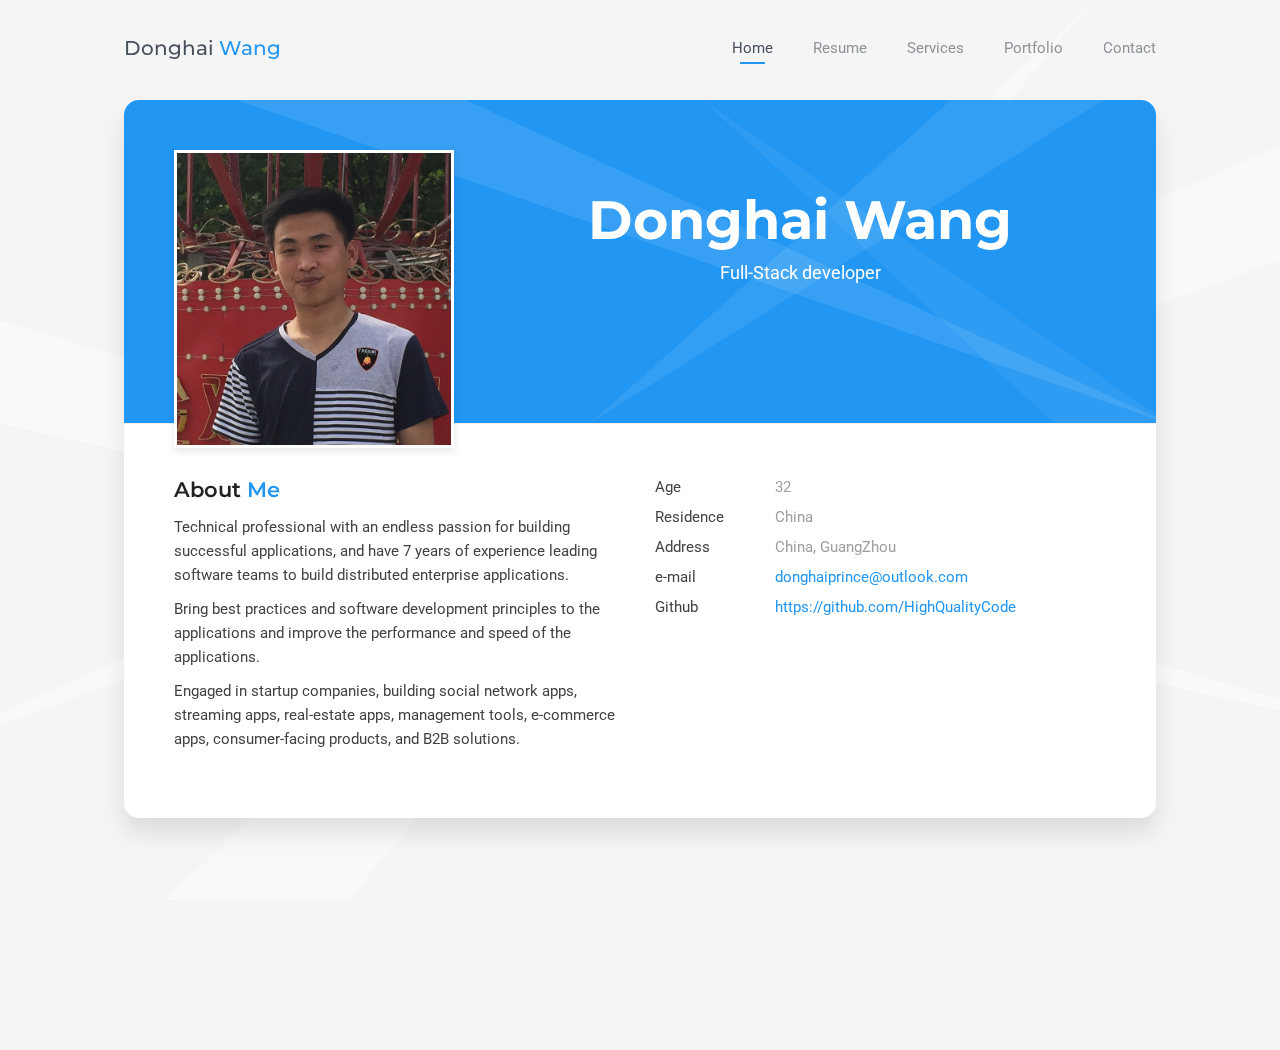
==== index.html @ 53cc87f6 "feat: wang profile" ====
<!DOCTYPE html>
<html lang="en" class="no-js">
  <head>
    <meta charset="UTF-8" />
    <meta http-equiv="X-UA-Compatible" content="IE=edge"> 
    <title>Donghai Wang</title>
    <meta name="viewport" content="width=device-width, initial-scale=1, maximum-scale=1" />

    <link rel="stylesheet" href="css/bootstrap.min.css" type="text/css">
    <link rel="stylesheet" href="css/normalize.css" type="text/css">
    <link rel="stylesheet" href="css/animate.css" type="text/css">
    <link rel="stylesheet" href="css/transition-animations.css" type="text/css">
    <link rel="stylesheet" href="css/owl.carousel.css" type="text/css">
    <link rel="stylesheet" href="css/magnific-popup.css" type="text/css">
    <link rel="stylesheet" href="css/main.css" type="text/css">

    <script src="js/jquery-2.1.3.min.js"></script>
    <script src="js/modernizr.custom.js"></script>

  </head>

  <body class="material-template">
    <!-- Loading animation -->
    <div class="preloader">
      <div class="preloader-animation">
        <div class="preloader-spinner">
        </div>
      </div>
    </div>
    <!-- /Loading animation -->

    <div id="page" class="page">
      <!-- Header -->
      <header id="site_header" class="header mobile-menu-hide">
        <div class="header-content">
          <div class="site-title-block mobile-hidden">
            <div class="site-title">Donghai <span>Wang</span></div>
          </div>

          <!-- Navigation -->
          <div class="site-nav">
            <!-- Main menu -->
            <ul id="nav" class="site-main-menu">
              <li>
                <a class="pt-trigger" href="#home" data-animation="62">Home</a><!-- href value = data-id without # of .pt-page. -->
              </li>
              <li>
                <a class="pt-trigger" href="#resume" data-animation="62">Resume</a>
              </li>
              <li>
                <a class="pt-trigger" href="#services" data-animation="62">Services</a>
              </li>
              <li>
                <a class="pt-trigger" href="#portfolio" data-animation="62">Portfolio</a>
              </li>
              <li>
                <a class="pt-trigger" href="#contact" data-animation="62">Contact</a>
              </li>
            </ul>
            <!-- /Main menu -->
          </div>
          <!-- Navigation -->
        </div>
      </header>
      <!-- /Header -->

      <!-- Mobile Header -->
      <div class="mobile-header mobile-visible">
        <div class="mobile-logo-container">
          <div class="mobile-site-title">Donghai Wang</div>
        </div>

        <a class="menu-toggle mobile-visible">
          <i class="fa fa-bars"></i>
        </a>
      </div>
      <!-- /Mobile Header -->

      <!-- Main Content -->
      <div id="main" class="site-main">
        <!-- Page changer wrapper -->
        <div class="pt-wrapper">
          <!-- Subpages -->
          <div class="subpages">

            <!-- Home Subpage -->
            <section class="pt-page" data-id="home">
              <div class="section-inner start-page-content">
                <div class="page-header">
                  <div class="row">
                    <div class="col-sm-4 col-md-4 col-lg-4">
                      <div class="photo">
                        <img src="images/photo.png" alt="">
                      </div>
                    </div>

                    <div class="col-sm-8 col-md-8 col-lg-8">
                      <div class="title-block">
                        <h1>Donghai Wang</h1>
                        <div class="owl-carousel text-rotation">                                    
                          <div class="item">
                            <div class="sp-subtitle">Full-Stack developer</div>
                          </div>
                          <div class="item">
                            <div class="sp-subtitle">PHP Developer</div>
                          </div>
                          <div class="item">
                            <div class="sp-subtitle">JavaScript Developer</div>
                          </div>                  
                        </div>
                      </div>

                    </div>
                  </div>
                </div>

                <div class="page-content">
                  <div class="row">

                    <div class="col-sm-6 col-md-6 col-lg-6">
                      <div class="about-me">
                        <div class="block-title">
                          <h3>About <span>Me</span></h3>
                        </div>

                        <p>
                          Technical professional with an endless passion for building successful applications, and have 7 years of experience leading software teams to build distributed enterprise applications.
                        </p>

                        <p>
                          Bring best practices and software development principles to the applications and improve the performance and speed of the applications.
                        </p>

                        <p>
                          Engaged in startup companies, building social network apps, streaming apps, real-estate apps, management tools, e-commerce apps, consumer-facing products, and B2B solutions.
                        </p>
                      </div>
                    </div>

                    <div class="col-sm-6 col-md-6 col-lg-6">
                      <ul class="info-list">
                        <li><span class="title">Age</span><span class="value">32</span></li>
                        <li><span class="title">Residence</span><span class="value">China</span></li>
                        <li><span class="title">Address</span><span class="value">China, GuangZhou</span></li>
                        <li><span class="title">e-mail</span><span class="value"><a href="mailto:donghaiprince@outlook.com">donghaiprince@outlook.com</a></span></li>
                        <li><span class="title">Github</span><span class="value available"><a href="https://github.com/HighQualityCode">https://github.com/HighQualityCode</a></span></li>
                      </ul>
                    </div>

                  </div>
                </div>
              </div>
            </section>
            <!-- End of Home Subpage -->

            <!-- Resume Subpage -->
            <section class="pt-page" data-id="resume">
              <div class="section-inner custom-page-content">
                <div class="page-header color-1">
                  <h2>Resume</h2>
                </div>
                <div class="page-content">

                  <div class="row">
                    <div class="col-sm-6 col-md-6 col-lg-6">
                      <div class="block">
                        <div class="block-title">
                          <h3>Frontend <span>Skills</span></h3>
                        </div>

                        <div class="skills-info">
                          <h4>Vue 3 / Quasar / Vuetify / Nuxt</h4>                               
                          <div class="skill-container">
                            <div class="skill-percentage skill-2"></div>
                          </div>

                          <h4>Angular 2/4/5</h4>                               
                          <div class="skill-container">
                            <div class="skill-percentage skill-3"></div>
                          </div>

                          <h4>React / React Native</h4>                               
                          <div class="skill-container">
                            <div class="skill-percentage skill-3"></div>
                          </div>

                          <h4>HTML/HTML5</h4>                               
                          <div class="skill-container">
                            <div class="skill-percentage skill-2"></div>
                          </div>

                          <h4>CSS/LESS/SCSS</h4>
                          <div class="skill-container">
                            <div class="skill-percentage skill-2"></div>
                          </div>

                          <h4>Bootstrap/KendoUI</h4>
                          <div class="skill-container">
                            <div class="skill-percentage skill-3"></div>
                          </div> 

                          <h4>JQuery/JavaScript</h4>
                          <div class="skill-container">
                            <div class="skill-percentage skill-3"></div>
                          </div> 
                        </div>

                      </div>
                    </div>

                    <div class="col-sm-6 col-md-6 col-lg-6">
                      <div class="block">
                        <div class="block-title">
                          <h3>Backend <span>Skills</span></h3>
                        </div>

                        <div class="skills-info">

                          <h4>Node/Express</h4>
                          <div class="skill-container">
                            <div class="skill-percentage skill-2"></div>
                          </div> 

                          <h4>Laravel</h4>                               
                          <div class="skill-container">
                            <div class="skill-percentage skill-6"></div>
                          </div>

                          <h4>Lumen</h4>
                          <div class="skill-container">
                            <div class="skill-percentage skill-6"></div>
                          </div> 

                          <h4>CodeIgniter</h4>
                          <div class="skill-container">
                            <div class="skill-percentage skill-3"></div>
                          </div>

                          <h4>AWS/DigitalOcean/Heroku</h4>
                          <div class="skill-container">
                            <div class="skill-percentage skill-2"></div>
                          </div> 

                          <h4>MySQL, PostgreSQL, MSSQL | MongoDB, CouchDB</h4>
                          <div class="skill-container">
                            <div class="skill-percentage skill-3"></div>
                          </div> 

                          <h4>CMS and E-commerce Application Skills (WordPress, Shopify, Woocommerce, OSCommerce)</h4>
                          <div class="skill-container">
                            <div class="skill-percentage skill-2"></div>
                          </div>
                        </div>
                        
                      </div>
                    </div>
                  </div>

                  <div class="row">
                    <div class="col-sm-6 col-md-6 col-lg-6">
                      <div class="block">
                        <div class="block-title">
                          <h3>Education</h3>
                        </div>

                        <div class="timeline">
                          <!-- Education 1 -->
                          <div class="timeline-item">
                            <h4 class="item-title">Beijing University of Technology</h4>
                            <span class="item-period">2008-2012</span>
                            <span class="item-small">Bachelor of Applied Science (B.A.Sc)
                          </div>
                          <!-- / Education 1 -->

                          <!-- Education 1 -->
                          <div class="timeline-item">
                            <h4 class="item-title">The University of Nottingham Ningbo</h4>
                            <span class="item-period">2012-2014</span>
                            <span class="item-small">Master of Computer Applications
                          </div>
                          <!-- / Education 1 -->

                        </div>
                      </div>
                    </div>

                    <div class="col-sm-6 col-md-6 col-lg-6">
                      <div class="block">
                        <div class="block-title">
                          <h3>Experience</h3>
                        </div>

                        <div class="timeline">
                          <!-- Experience 3 -->
                          <div class="timeline-item">
                            <h4 class="item-title">SAP China - Shenzen</h4>
                            <span class="item-period">2014-2016</span>
                            <span class="item-small">Full Stack Developer</span>
                            <p class="item-description">During this time, I worked as a Lead developer. I developed Frontend of a lot of web applications using Angular. I used to integrate 3rd-Party Services like FaceBook, Twitter, Linkedin and etc. </p>
                          </div>
                          <!-- / Experience 3 -->

                          <div class="timeline-item">
                            <h4 class="item-title">Freelance</h4>
                            <span class="item-period">2016-2018</span>
                            <span class="item-small">Full Stack Developer</span>
                            <p class="item-description">I started freelaning from 2016.
                            I used to work as a JavaScript and PHP developer in remote teams.</p>
                          </div>

                          <!-- Experience 4 -->
                          <div class="timeline-item">
                            <h4 class="item-title">Jibla Finance Technology</h4>
                            <span class="item-period">2018-2021</span>
                            <span class="item-small">Senior Vue Developer</span>
                            <p class="item-description">I worked as a Vue front-end developer in this company. We built both web and mobile applications using Vue/Quasar. </p>
                          </div>
                          <!-- / Experience 4 -->

                          <!-- Experience 4 -->
                          <div class="timeline-item">
                            <h4 class="item-title">Brown LLC</h4>
                            <span class="item-period">2021-2023</span>
                            <span class="item-small">Senior Fullstack Developer</span>
                            <p class="item-description">I worked as a technical leader of the small front-end team. We released V3 and V4 of the main application.</p>
                          </div>
                          <!-- / Experience 4 -->
                        </div>
                      </div>
                    </div>
                  </div>

                </div>
              </div>
            </section>
            <!-- End of Resume Subpage -->


            <!-- Services Subpage -->
            <section class="pt-page" data-id="services">
              <div class="section-inner custom-page-content">
                <div class="page-header color-1">
                  <h2>Services</h2>
                </div>
                <div class="page-content">
                  <!-- My Services -->
                  <div class="row">
                    <div class="col-sm-12 col-md-12">
                      <div class="block-title">
                        <h3>My <span>Services</span></h3>
                      </div>
                    </div>

                    <div class="col-sm-6 col-md-4">
                      <div class="service-block"> 
                        <div class="service-info">
                          <!--<i class="service-icon fa fa-shopping-cart"></i>-->
                          <div class="service-image">
                            <img src="images/service/web_design_icon.png" alt="Responsive Design" class="mCS_img_loaded">
                          </div>
                          <h4>UI/UX Development</h4>
                          <p>I can build Pixel-Perfect web pages based on design files</p>
                        </div>
                      </div>
                    </div>

                    <div class="col-sm-6 col-md-4">
                      <div class="service-block"> 
                        <div class="service-info">
                          <div class="service-image">
                            <img src="images/service/web_design_icon.png" alt="Responsive Design" class="mCS_img_loaded">
                          </div>
                          <h4>API Intagration</h4>
                          <p>I am well versed in 3rd-Party API integration like Facebook, Google, Twitter and Linkedin API</p>
                        </div>
                      </div>
                    </div>

                    <div class="col-sm-6 col-md-4">
                      <div class="service-block"> 
                        <div class="service-info">
                          <div class="service-image">
                            <img src="images/service/creativity_icon.png" alt="Creativity" class="mCS_img_loaded">
                          </div>
                          <h4>Server Management</h4>
                          <p>I have rich experience in AWS, DigitalOcean, and Heroku</p>
                        </div>
                      </div>
                    </div>
                  </div>
                  <!-- End of My Services -->

                  <!-- Testimonials -->
                  <div class="row">
                    <div class="col-sm-12 col-md-12">
                      <div class="block-title">
                        <h3>Testimonials</h3>
                      </div>


                      <div class="testimonials owl-carousel block">
                        <!-- Testimonial 1 -->
                        <div class="testimonial-item">
                          <!-- Testimonial Author -->
                          <div class="testimonial-credits">
                            <!-- Picture -->
                            <div class="testimonial-picture">
                              <img src="images/testimonials/testimonial_photo_1.jpg" alt="">
                            </div>              
                            <!-- /Picture -->
                            <!-- Testimonial author information -->
                            <div class="testimonial-author-info">
                              <p class="testimonial-author">Eric Brown</p>
                            </div>
                          </div>
                          <!-- /Testimonial author information -->
                          <!-- Testimonial Content -->
                          <div class="testimonial-content">
                            <div class="testimonial-text">
                              <p>"Donghai completed the job in a very professional manner, before the deadline. I had a great experience working with him and would highly recommend him. He went above and beyound to complete the job, even when some unexpected problems arised with our hosting, he helped us with those too. If you are looking for a knowledgable and professional freelancer, Donghai is the best."</p>
                            </div>
                          </div>            
                          <!-- /Testimonial Content -->                
                        </div>
                        <!-- End of Testimonial 1 -->

                        <!-- Testimonial 2 -->
                        <div class="testimonial-item">
                          <!-- Testimonial Author -->
                          <div class="testimonial-credits">
                            <!-- Picture -->
                            <div class="testimonial-picture">
                              <img src="images/testimonials/testimonial_photo_2.jpg" alt="">
                            </div>              
                            <!-- /Picture -->
                            <!-- Testimonial author information -->
                            <div class="testimonial-author-info">
                              <p class="testimonial-author">William Ray</p>
                            </div>
                          </div>
                          <!-- /Testimonial author information -->
                          <!-- Testimonial Content -->
                          <div class="testimonial-content">
                            <div class="testimonial-text">
                              <p>"Donghai delivered an excellent piece of work. 
                              As always, his insight into the different pieces of the overall architecture was invaluable for me. <br/>
                              Donghai created among other things an automated data validation engine, with internal cron processes to validate, monitor and fix wrong data, that also was able to serve reports for me to be able to look at data quality and data distribution over time. <br/>
                              He solved some challenging data match/merging issues with NLP algorithms, to merge same instances with different names/descriptions/attributes, and setup multithreaded data analysis with proportional load on parts of the dataset with less data. <br/>
                              Finally, he created functionalities to easily import/export single instances or the entire dataset from the API. <br/>
                              Overall, I am extremely satisfied with both the process and the end product."</p>
                            </div>
                          </div>            
                          <!-- /Testimonial Content -->                
                        </div>
                        <!-- End of Testimonial 2 -->

                        <!-- Testimonial 3 -->
                        <div class="testimonial-item">
                          <!-- Testimonial Author -->
                          <div class="testimonial-credits">
                            <!-- Picture -->
                            <div class="testimonial-picture">
                              <img src="images/testimonials/testimonial_photo_3.jpg" alt="">
                            </div>              
                            <!-- /Picture -->
                            <!-- Testimonial author information -->
                            <div class="testimonial-author-info">
                              <p class="testimonial-author">Gary Silva</p>
                            </div>
                          </div>
                          <!-- /Testimonial author information -->
                          <!-- Testimonial Content -->
                          <div class="testimonial-content">
                            <div class="testimonial-text">
                              <p>"Donghai showed excellent communication skills and consistently exceeded our expectations. On a personal level, he's charismatic and well-spoken, both qualities that have served him well while working with us as software developer. All care was taken to ensure we will be pleased and so the end result is fantastic! Donghai is very professional and did an excellent job, THANK YOU!"</p>
                            </div>
                          </div>            
                          <!-- /Testimonial Content -->                
                        </div>
                        <!-- End of Testimonial 3 -->

                         <!-- Testimonial 4 -->
                        <div class="testimonial-item">
                          <!-- Testimonial Author -->
                          <div class="testimonial-credits">
                            <!-- Picture -->
                            <div class="testimonial-picture">
                              <img src="images/testimonials/testimonial_photo_4.jpg" alt="">
                            </div>              
                            <!-- /Picture -->
                            <!-- Testimonial author information -->
                            <div class="testimonial-author-info">
                              <p class="testimonial-author">Nicole Burke</p>
                            </div>
                          </div>
                          <!-- /Testimonial author information -->
                          <!-- Testimonial Content -->
                          <div class="testimonial-content">
                            <div class="testimonial-text">
                              <p>"Donghai was a pleasure to work with. He was professional and started work right away. He did everything I wanted him to do, plus more. I was very impressed and would hands down want to work with him on my next project!"</p>
                            </div>
                          </div>            
                          <!-- /Testimonial Content -->                
                        </div>
                        <!-- End of Testimonial 4 -->

                        <!-- Testimonial 5 -->
                        <div class="testimonial-item">
                          <!-- Testimonial Author -->
                          <div class="testimonial-credits">
                            <!-- Picture -->
                            <div class="testimonial-picture">
                              <img src="images/testimonials/testimonial_photo_5.jpg" alt="">
                            </div>              
                            <!-- /Picture -->
                            <!-- Testimonial author information -->
                            <div class="testimonial-author-info">
                              <p class="testimonial-author">Adam Rios</p>
                            </div>
                          </div>
                          <!-- /Testimonial author information -->
                          <!-- Testimonial Content -->
                          <div class="testimonial-content">
                            <div class="testimonial-text">
                              <p>"Donghai did an amazing job. He did everything I originally wanted, plus even more modifications that were not originally included. He was able to get all the work done right on time, and was very easy to communicate with. I'd definitely recommend him to others, and look forward to using hime for future projects very soon"</p>
                            </div>
                          </div>            
                          <!-- /Testimonial Content -->                
                        </div>
                        <!-- End of Testimonial 5 -->

                      </div>
                    </div>
                  </div>
                  <!-- End of Tesimonials -->

                </div>
              </div>
            </section>
            <!-- End of Services Subpage -->


            <!-- Portfolio Subpage -->
            <section class="pt-page" data-id="portfolio">
              <div class="section-inner custom-page-content">
                <div class="page-header color-1">
                  <h2>Portfolio</h2>
                </div>
                <div class="page-content">

                  <!-- Portfolio Content -->
                  <div class="portfolio-content">

                    <!-- Portfolio Grid -->
                    <div id="portfolio_grid" class="portfolio-grid portfolio-masonry masonry-grid-3">

                      <!-- Portfolio Item 1 -->
                      <figure class="item" data-groups='["all","illustration"]'>
                        <a href="images/portfolio/1.jpg" class="lightbox" title="">
                          <img src="images/portfolio/1.jpg" alt="">
                          <div>
                            <h5 class="name">Frontend-Vue3</h5>
                            <small></small>
                            <i class="fa fa-image"></i>
                          </div>
                        </a>
                      </figure>
                      <!-- /Portfolio Item 1 -->

                      <!-- Portfolio Item 2 -->
                      <figure class="item" data-groups='["all","illustration"]'>
                        <a href="images/portfolio/2.jpg" class="lightbox" title="">
                          <img src="images/portfolio/2.jpg" alt="">
                          <div>
                            <h5 class="name">Frontend-React</h5>
                            <small>Backend Node/Express</small>
                            <i class="fa fa-image"></i>
                          </div>
                        </a>
                      </figure>
                      <!-- /Portfolio Item 2 -->

                      <!-- Portfolio Item 3 -->
                      <figure class="item" data-groups='["all","illustration"]'>
                        <a href="images/portfolio/3.jpg" class="lightbox" title="">
                          <img src="images/portfolio/3.jpg" alt="">
                          <div>
                            <h5 class="name">Frontend-Vue/Vuetify</h5>
                            <small>Backend Laravel</small>
                            <i class="fa fa-image"></i>
                          </div>
                        </a>
                      </figure>
                      <!-- /Portfolio Item 3 -->

                      <!-- Portfolio Item 4 -->
                     <figure class="item" data-groups='["all","illustration"]'>
                        <a href="images/portfolio/4.jpg" class="lightbox" title="">
                          <img src="images/portfolio/4.jpg" alt="">
                          <div>
                            <h5 class="name">Frontend-React</h5>
                            <small>Backend Ruby on Rails</small>
                            <i class="fa fa-image"></i>
                          </div>
                        </a>
                      </figure>
                      <!-- /Portfolio Item 4 -->

                      <!-- Portfolio Item 5 -->
                      <figure class="item" data-groups='["all","illustration"]'>
                        <a href="images/portfolio/5.jpg" class="lightbox" title="">
                          <img src="images/portfolio/5.jpg" alt="">
                          <div>
                            <h5 class="name">MERN Stack Project</h5>
                            <i class="fa fa-image"></i>
                          </div>
                        </a>
                      </figure>
                      <!-- /Portfolio Item 5 -->

                      <!-- Portfolio Item 6 -->
                     <figure class="item" data-groups='["all","illustration"]'>
                        <a href="images/portfolio/6.jpg" class="lightbox" title="">
                          <img src="images/portfolio/6.jpg" alt="">
                          <div>
                            <h5 class="name">Laravel Project</h5>
                            <i class="fa fa-image"></i>
                          </div>
                        </a>
                      </figure>
                      <!-- /Portfolio Item 6 -->

                      <!-- Portfolio Item 7 -->
                      <figure class="item" data-groups='["all","illustration"]'>
                        <a href="images/portfolio/7.jpg" class="lightbox" title="">
                          <img src="images/portfolio/7.jpg" alt="">
                          <div>
                            <h5 class="name">Angular4</h5>
                            <i class="fa fa-image"></i>
                          </div>
                        </a>
                      </figure>
                      <!-- /Portfolio Item 7 -->

                      <!-- Portfolio Item 8 -->
                      <figure class="item" data-groups='["all","illustration"]'>
                        <a href="images/portfolio/8.jpg" class="lightbox" title="">
                          <img src="images/portfolio/8.jpg" alt="">
                          <div>
                            <h5 class="name">CodeIgniter</h5>
                            <small>Illustration</small>
                            <i class="fa fa-image"></i>
                          </div>
                        </a>
                      </figure>
                      <!-- /Portfolio Item 8 -->

                      <!-- Portfolio Item 9 -->
                      <figure class="item" data-groups='["all","illustration"]'>
                        <a href="images/portfolio/9.jpg" class="lightbox" title="">
                          <img src="images/portfolio/9.jpg" alt="">
                          <div>
                            <h5 class="name">WordPress</h5>
                            <i class="fa fa-image"></i>
                          </div>
                        </a>
                      </figure>
                      <!-- /Portfolio Item 9 -->

                      <!-- Portfolio Item 10 -->
                     <figure class="item" data-groups='["all","illustration"]'>
                        <a href="images/portfolio/10.jpg" class="lightbox" title="">
                          <img src="images/portfolio/10.jpg" alt="">
                          <div>
                            <h5 class="name">Angular 4</h5>
                            <i class="fa fa-image"></i>
                          </div>
                        </a>
                      </figure>
                      <!-- /Portfolio Item 10 -->

                      <!-- Portfolio Item 11 -->
                      <figure class="item" data-groups='["all","illustration"]'>
                        <a href="images/portfolio/11.jpg" class="lightbox" title="">
                          <img src="images/portfolio/11.jpg" alt="">
                          <div>
                            <h5 class="name">Lumen</h5>
                            <i class="fa fa-image"></i>
                          </div>
                        </a>
                      </figure>
                      <!-- /Portfolio Item 11 -->

                      <!-- Portfolio Item 12 -->
                      <figure class="item" data-groups='["all","illustration"]'>
                        <a href="images/portfolio/12.jpg" class="lightbox" title="">
                          <img src="images/portfolio/12.jpg" alt="">
                          <div>
                            <h5 class="name">Laravel + Vue Project</h5>
                            <i class="fa fa-image"></i>
                          </div>
                        </a>
                      </figure>
                      <!-- /Portfolio Item 12 -->

                      <!-- Portfolio Item 13 -->
                      <figure class="item" data-groups='["all","illustration"]'>
                        <a href="images/portfolio/12.jpg" class="lightbox" title="">
                          <img src="images/portfolio/13.jpg" alt="">
                          <div>
                            <h5 class="name">Shopify</h5>
                            <i class="fa fa-image"></i>
                          </div>
                        </a>
                      </figure>
                      <!-- /Portfolio Item 13 -->
                    </div>
                    <!-- /Portfolio Grid -->

                  </div>
                  <!-- /Portfolio Content -->
                </div>
              </div>
            </section>
            <!-- /Portfolio Subpage -->

            <!-- Contact Subpage -->
            <section class="pt-page" data-id="contact">
              <div class="section-inner custom-page-content">
                <div class="page-header color-1">
                  <h2>Contact Information</h2>
                </div>
                <div class="page-content">

                  <div class="row">
                    <div class="col-sm-6 col-md-6">
                      <div class="block-title">
                        <h3>Get in <span>Touch</span></h3>
                      </div>
                      <!-- Google Map -->
                      <div id="map" class="map"></div>
                      <!-- End of Google Map -->
                    </div>
                    <div class="col-sm-6 col-md-6" style="margin-top: 50px;">
                      <div class="contact-info-block">
                        <div class="ci-icon">
                          <i class="fa fa-map-marker"></i>
                        </div>
                        <div class="ci-text">
                          <h5>China, GuangZhou</h5>
                        </div>
                      </div>
                      <div class="contact-info-block">
                        <div class="ci-icon">
                          <i class="fa fa-envelope"></i>
                        </div>
                        <div class="ci-text">
                          <h5><a href="mailto:donghaiprince@outlook.com">donghaiprince@outlook.com</a></h5>
                        </div>
                      </div>
                      <div class="contact-info-block">
                        <div class="ci-icon">
                          <i class="fa fa-check"></i>
                        </div>
                        <div class="ci-text">
                          <h5>Freelance Available</h5>
                        </div>
                      </div>
                    </div>

                    </div>
                  </div>
                </div>
              </div>
            </section>
            <!-- End Contact Subpage -->

          </div>
        </div>
        <!-- /Page changer wrapper -->
      </div>
      <!-- /Main Content -->
    </div>

    <script type="text/javascript" src="js/bootstrap.min.js"></script>
    <script type="text/javascript" src="js/pages-switcher.js"></script>
    <script type="text/javascript" src="js/imagesloaded.pkgd.min.js"></script>
    <script type="text/javascript" src="js/validator.js"></script>
    <script type="text/javascript" src="js/jquery.shuffle.min.js"></script>
    <script type="text/javascript" src="js/masonry.pkgd.min.js"></script>
    <script type="text/javascript" src="js/owl.carousel.min.js"></script>
    <script type="text/javascript" src="js/jquery.magnific-popup.min.js"></script>
    <script type="text/javascript" src="js/jquery.hoverdir.js"></script>
    <!--<script type="text/javascript" src="https://maps.googleapis.com/maps/api/js?key=YOUR-API-KEY"></script>-->
    <script type="text/javascript" src="https://maps.googleapis.com/maps/api/js"></script>
    <script type="text/javascript" src="js/jquery.googlemap.js"></script>
    <script type="text/javascript" src="js/main.js"></script>
  </body>
</html>
---- css/transition-animations.css ----
/* animation sets */

/* move from / to  */

.pt-page-moveToLeft {
	-webkit-animation: moveToLeft .6s ease both;
	animation: moveToLeft .6s ease both;
}

.pt-page-moveFromLeft {
	-webkit-animation: moveFromLeft .6s ease both;
	animation: moveFromLeft .6s ease both;
}

.pt-page-moveToRight {
	-webkit-animation: moveToRight .6s ease both;
	animation: moveToRight .6s ease both;
}

.pt-page-moveFromRight {
	-webkit-animation: moveFromRight .6s ease both;
	animation: moveFromRight .6s ease both;
}

.pt-page-moveToTop {
	-webkit-animation: moveToTop .6s ease both;
	animation: moveToTop .6s ease both;
}

.pt-page-moveFromTop {
	-webkit-animation: moveFromTop .6s ease both;
	animation: moveFromTop .6s ease both;
}

.pt-page-moveToBottom {
	-webkit-animation: moveToBottom .6s ease both;
	animation: moveToBottom .6s ease both;
}

.pt-page-moveFromBottom {
	-webkit-animation: moveFromBottom .6s ease both;
	animation: moveFromBottom .6s ease both;
}

/* fade */

.pt-page-fade {
	-webkit-animation: fade .7s ease both;
	animation: fade .7s ease both;
}

/* move from / to and fade */

.pt-page-moveToLeftFade {
	-webkit-animation: moveToLeftFade .7s ease both;
	animation: moveToLeftFade .7s ease both;
}

.pt-page-moveFromLeftFade {
	-webkit-animation: moveFromLeftFade .7s ease both;
	animation: moveFromLeftFade .7s ease both;
}

.pt-page-moveToRightFade {
	-webkit-animation: moveToRightFade .7s ease both;
	animation: moveToRightFade .7s ease both;
}

.pt-page-moveFromRightFade {
	-webkit-animation: moveFromRightFade .7s ease both;
	animation: moveFromRightFade .7s ease both;
}

.pt-page-moveToTopFade {
	-webkit-animation: moveToTopFade .7s ease both;
	animation: moveToTopFade .7s ease both;
}

.pt-page-moveFromTopFade {
	-webkit-animation: moveFromTopFade .7s ease both;
	animation: moveFromTopFade .7s ease both;
}

.pt-page-moveToBottomFade {
	-webkit-animation: moveToBottomFade .7s ease both;
	animation: moveToBottomFade .7s ease both;
}

.pt-page-moveFromBottomFade {
	-webkit-animation: moveFromBottomFade .7s ease both;
	animation: moveFromBottomFade .7s ease both;
}

/* move to with different easing */

.pt-page-moveToLeftEasing {
	-webkit-animation: moveToLeft .7s ease-in-out both;
	animation: moveToLeft .7s ease-in-out both;
}
.pt-page-moveToRightEasing {
	-webkit-animation: moveToRight .7s ease-in-out both;
	animation: moveToRight .7s ease-in-out both;
}
.pt-page-moveToTopEasing {
	-webkit-animation: moveToTop .7s ease-in-out both;
	animation: moveToTop .7s ease-in-out both;
}
.pt-page-moveToBottomEasing {
	-webkit-animation: moveToBottom .7s ease-in-out both;
	animation: moveToBottom .7s ease-in-out both;
}

/********************************* keyframes **************************************/

/* move from / to  */

@-webkit-keyframes moveToLeft {
	from { }
	to { -webkit-transform: translateX(-100%); }
}
@keyframes moveToLeft {
	from { }
	to { -webkit-transform: translateX(-100%); transform: translateX(-100%); }
}

@-webkit-keyframes moveFromLeft {
	from { -webkit-transform: translateX(-100%); }
}
@keyframes moveFromLeft {
	from { -webkit-transform: translateX(-100%); transform: translateX(-100%); }
}

@-webkit-keyframes moveToRight { 
	from { }
	to { -webkit-transform: translateX(100%); }
}
@keyframes moveToRight { 
	from { }
	to { -webkit-transform: translateX(100%); transform: translateX(100%); }
}

@-webkit-keyframes moveFromRight {
	from { -webkit-transform: translateX(100%); }
}
@keyframes moveFromRight {
	from { -webkit-transform: translateX(100%); transform: translateX(100%); }
}

@-webkit-keyframes moveToTop {
	from { }
	to { -webkit-transform: translateY(-100%); }
}
@keyframes moveToTop {
	from { }
	to { -webkit-transform: translateY(-100%); transform: translateY(-100%); }
}

@-webkit-keyframes moveFromTop {
	from { -webkit-transform: translateY(-100%); }
}
@keyframes moveFromTop {
	from { -webkit-transform: translateY(-100%); transform: translateY(-100%); }
}

@-webkit-keyframes moveToBottom {
	from { }
	to { -webkit-transform: translateY(100%); }
}
@keyframes moveToBottom {
	from { }
	to { -webkit-transform: translateY(100%); transform: translateY(100%); }
}

@-webkit-keyframes moveFromBottom {
	from { -webkit-transform: translateY(100%); }
}
@keyframes moveFromBottom {
	from { -webkit-transform: translateY(100%); transform: translateY(100%); }
}

/* fade */

@-webkit-keyframes fade {
	from { }
	to { opacity: 0.3; }
}
@keyframes fade {
	from { }
	to { opacity: 0.3; }
}

/* move from / to and fade */

@-webkit-keyframes moveToLeftFade {
	from { }
	to { opacity: 0.3; -webkit-transform: translateX(-100%); }
}
@keyframes moveToLeftFade {
	from { }
	to { opacity: 0.3; -webkit-transform: translateX(-100%); transform: translateX(-100%); }
}

@-webkit-keyframes moveFromLeftFade {
	from { opacity: 0.3; -webkit-transform: translateX(-100%); }
}
@keyframes moveFromLeftFade {
	from { opacity: 0.3; -webkit-transform: translateX(-100%); transform: translateX(-100%); }
}

@-webkit-keyframes moveToRightFade {
	from { }
	to { opacity: 0.3; -webkit-transform: translateX(100%); }
}
@keyframes moveToRightFade {
	from { }
	to { opacity: 0.3; -webkit-transform: translateX(100%); transform: translateX(100%); }
}

@-webkit-keyframes moveFromRightFade {
	from { opacity: 0.3; -webkit-transform: translateX(100%); }
}
@keyframes moveFromRightFade {
	from { opacity: 0.3; -webkit-transform: translateX(100%); transform: translateX(100%); }
}

@-webkit-keyframes moveToTopFade {
	from { }
	to { opacity: 0.3; -webkit-transform: translateY(-100%); }
}
@keyframes moveToTopFade {
	from { }
	to { opacity: 0.3; -webkit-transform: translateY(-100%); transform: translateY(-100%); }
}

@-webkit-keyframes moveFromTopFade {
	from { opacity: 0.3; -webkit-transform: translateY(-100%); }
}
@keyframes moveFromTopFade {
	from { opacity: 0.3; -webkit-transform: translateY(-100%); transform: translateY(-100%); }
}

@-webkit-keyframes moveToBottomFade {
	from { }
	to { opacity: 0.3; -webkit-transform: translateY(100%); }
}
@keyframes moveToBottomFade {
	from { }
	to { opacity: 0.3; -webkit-transform: translateY(100%); transform: translateY(100%); }
}

@-webkit-keyframes moveFromBottomFade {
	from { opacity: 0.3; -webkit-transform: translateY(100%); }
}
@keyframes moveFromBottomFade {
	from { opacity: 0.3; -webkit-transform: translateY(100%); transform: translateY(100%); }
}

/* scale and fade */

.pt-page-scaleDown {
	-webkit-animation: scaleDown .7s ease both;
	animation: scaleDown .7s ease both;
}

.pt-page-scaleUp {
	-webkit-animation: scaleUp .7s ease both;
	animation: scaleUp .7s ease both;
}

.pt-page-scaleUpDown {
	-webkit-animation: scaleUpDown .5s ease both;
	animation: scaleUpDown .5s ease both;
}

.pt-page-scaleDownUp {
	-webkit-animation: scaleDownUp .5s ease both;
	animation: scaleDownUp .5s ease both;
}

.pt-page-scaleDownCenter {
	-webkit-animation: scaleDownCenter .4s ease-in both;
	animation: scaleDownCenter .4s ease-in both;
}

.pt-page-scaleUpCenter {
	-webkit-animation: scaleUpCenter .4s ease-out both;
	animation: scaleUpCenter .4s ease-out both;
}

/********************************* keyframes **************************************/

/* scale and fade */

@-webkit-keyframes scaleDown {
	from { }
	to { opacity: 0; -webkit-transform: scale(.8); }
}
@keyframes scaleDown {
	from { }
	to { opacity: 0; -webkit-transform: scale(.8); transform: scale(.8); }
}

@-webkit-keyframes scaleUp {
	from { opacity: 0; -webkit-transform: scale(.8); }
}
@keyframes scaleUp {
	from { opacity: 0; -webkit-transform: scale(.8); transform: scale(.8); }
}

@-webkit-keyframes scaleUpDown {
	from { opacity: 0; -webkit-transform: scale(1.2); }
}
@keyframes scaleUpDown {
	from { opacity: 0; -webkit-transform: scale(1.2); transform: scale(1.2); }
}

@-webkit-keyframes scaleDownUp {
	from { }
	to { opacity: 0; -webkit-transform: scale(1.2); }
}
@keyframes scaleDownUp {
	from { }
	to { opacity: 0; -webkit-transform: scale(1.2); transform: scale(1.2); }
}

@-webkit-keyframes scaleDownCenter {
	from { }
	to { opacity: 0; -webkit-transform: scale(.7); }
}
@keyframes scaleDownCenter {
	from { }
	to { opacity: 0; -webkit-transform: scale(.7); transform: scale(.7); }
}

@-webkit-keyframes scaleUpCenter {
	from { opacity: 0; -webkit-transform: scale(.7); }
}
@keyframes scaleUpCenter {
	from { opacity: 0; -webkit-transform: scale(.7); transform: scale(.7); }
}

/* rotate sides first and scale */

.pt-page-rotateRightSideFirst {
	-webkit-transform-origin: 0% 50%;
	transform-origin: 0% 50%;
	-webkit-animation: rotateRightSideFirst .8s both ease-in;
	animation: rotateRightSideFirst .8s both ease-in;
}
.pt-page-rotateLeftSideFirst {
	-webkit-transform-origin: 100% 50%;
	transform-origin: 100% 50%;
	-webkit-animation: rotateLeftSideFirst .8s both ease-in;
	animation: rotateLeftSideFirst .8s both ease-in;
}
.pt-page-rotateTopSideFirst {
	-webkit-transform-origin: 50% 100%;
	transform-origin: 50% 100%;
	-webkit-animation: rotateTopSideFirst .8s both ease-in;
	animation: rotateTopSideFirst .8s both ease-in;
}
.pt-page-rotateBottomSideFirst {
	-webkit-transform-origin: 50% 0%;
	transform-origin: 50% 0%;
	-webkit-animation: rotateBottomSideFirst .8s both ease-in;
	animation: rotateBottomSideFirst .8s both ease-in;
}

/* flip */

.pt-page-flipOutRight {
	-webkit-transform-origin: 50% 50%;
	transform-origin: 50% 50%;
	-webkit-animation: flipOutRight .5s both ease-in;
	animation: flipOutRight .5s both ease-in;
}
.pt-page-flipInLeft {
	-webkit-transform-origin: 50% 50%;
	transform-origin: 50% 50%;
	-webkit-animation: flipInLeft .5s both ease-out;
	animation: flipInLeft .5s both ease-out;
}
.pt-page-flipOutLeft {
	-webkit-transform-origin: 50% 50%;
	transform-origin: 50% 50%;
	-webkit-animation: flipOutLeft .5s both ease-in;
	animation: flipOutLeft .5s both ease-in;
}
.pt-page-flipInRight {
	-webkit-transform-origin: 50% 50%;
	transform-origin: 50% 50%;
	-webkit-animation: flipInRight .5s both ease-out;
	animation: flipInRight .5s both ease-out;
}
.pt-page-flipOutTop {
	-webkit-transform-origin: 50% 50%;
	transform-origin: 50% 50%;
	-webkit-animation: flipOutTop .5s both ease-in;
	animation: flipOutTop .5s both ease-in;
}
.pt-page-flipInBottom {
	-webkit-transform-origin: 50% 50%;
	transform-origin: 50% 50%;
	-webkit-animation: flipInBottom .5s both ease-out;
	animation: flipInBottom .5s both ease-out;
}
.pt-page-flipOutBottom {
	-webkit-transform-origin: 50% 50%;
	transform-origin: 50% 50%;
	-webkit-animation: flipOutBottom .5s both ease-in;
	animation: flipOutBottom .5s both ease-in;
}
.pt-page-flipInTop {
	-webkit-transform-origin: 50% 50%;
	transform-origin: 50% 50%;
	-webkit-animation: flipInTop .5s both ease-out;
	animation: flipInTop .5s both ease-out;
}

/* rotate fall */

.pt-page-rotateFall {
	-webkit-transform-origin: 0% 0%;
	transform-origin: 0% 0%;
	-webkit-animation: rotateFall 1s both ease-in;
	animation: rotateFall 1s both ease-in;
}

/* rotate newspaper */
.pt-page-rotateOutNewspaper {
	-webkit-transform-origin: 50% 50%;
	transform-origin: 50% 50%;
	-webkit-animation: rotateOutNewspaper .5s both ease-in;
	animation: rotateOutNewspaper .5s both ease-in;
}
.pt-page-rotateInNewspaper {
	-webkit-transform-origin: 50% 50%;
	transform-origin: 50% 50%;
	-webkit-animation: rotateInNewspaper .5s both ease-out;
	animation: rotateInNewspaper .5s both ease-out;
}

/* push */
.pt-page-rotatePushLeft {
	-webkit-transform-origin: 0% 50%;
	transform-origin: 0% 50%;
	-webkit-animation: rotatePushLeft .8s both ease;
	animation: rotatePushLeft .8s both ease;
}
.pt-page-rotatePushRight {
	-webkit-transform-origin: 100% 50%;
	transform-origin: 100% 50%;
	-webkit-animation: rotatePushRight .8s both ease;
	animation: rotatePushRight .8s both ease;
}
.pt-page-rotatePushTop {
	-webkit-transform-origin: 50% 0%;
	transform-origin: 50% 0%;
	-webkit-animation: rotatePushTop .8s both ease;
	animation: rotatePushTop .8s both ease;
}
.pt-page-rotatePushBottom {
	-webkit-transform-origin: 50% 100%;
	transform-origin: 50% 100%;
	-webkit-animation: rotatePushBottom .8s both ease;
	animation: rotatePushBottom .8s both ease;
}

/* pull */
.pt-page-rotatePullRight {
	-webkit-transform-origin: 100% 50%;
	transform-origin: 100% 50%;
	-webkit-animation: rotatePullRight .5s both ease;
	animation: rotatePullRight .5s both ease;
}
.pt-page-rotatePullLeft {
	-webkit-transform-origin: 0% 50%;
	transform-origin: 0% 50%;
	-webkit-animation: rotatePullLeft .5s both ease;
	animation: rotatePullLeft .5s both ease;
}
.pt-page-rotatePullTop {
	-webkit-transform-origin: 50% 0%;
	transform-origin: 50% 0%;
	-webkit-animation: rotatePullTop .5s both ease;
	animation: rotatePullTop .5s both ease;
}
.pt-page-rotatePullBottom {
	-webkit-transform-origin: 50% 100%;
	transform-origin: 50% 100%;
	-webkit-animation: rotatePullBottom .5s both ease;
	animation: rotatePullBottom .5s both ease;
}

/* fold */
.pt-page-rotateFoldRight {
	-webkit-transform-origin: 0% 50%;
	transform-origin: 0% 50%;
	-webkit-animation: rotateFoldRight .7s both ease;
	animation: rotateFoldRight .7s both ease;
}
.pt-page-rotateFoldLeft {
	-webkit-transform-origin: 100% 50%;
	transform-origin: 100% 50%;
	-webkit-animation: rotateFoldLeft .7s both ease;
	animation: rotateFoldLeft .7s both ease;
}
.pt-page-rotateFoldTop {
	-webkit-transform-origin: 50% 100%;
	transform-origin: 50% 100%;
	-webkit-animation: rotateFoldTop .7s both ease;
	animation: rotateFoldTop .7s both ease;
}
.pt-page-rotateFoldBottom {
	-webkit-transform-origin: 50% 0%;
	transform-origin: 50% 0%;
	-webkit-animation: rotateFoldBottom .7s both ease;
	animation: rotateFoldBottom .7s both ease;
}

/* unfold */
.pt-page-rotateUnfoldLeft {
	-webkit-transform-origin: 100% 50%;
	transform-origin: 100% 50%;
	-webkit-animation: rotateUnfoldLeft .7s both ease;
	animation: rotateUnfoldLeft .7s both ease;
}
.pt-page-rotateUnfoldRight {
	-webkit-transform-origin: 0% 50%;
	transform-origin: 0% 50%;
	-webkit-animation: rotateUnfoldRight .7s both ease;
	animation: rotateUnfoldRight .7s both ease;
}
.pt-page-rotateUnfoldTop {
	-webkit-transform-origin: 50% 100%;
	transform-origin: 50% 100%;
	-webkit-animation: rotateUnfoldTop .7s both ease;
	animation: rotateUnfoldTop .7s both ease;
}
.pt-page-rotateUnfoldBottom {
	-webkit-transform-origin: 50% 0%;
	transform-origin: 50% 0%;
	-webkit-animation: rotateUnfoldBottom .7s both ease;
	animation: rotateUnfoldBottom .7s both ease;
}

/* room walls */
.pt-page-rotateRoomLeftOut {
	-webkit-transform-origin: 100% 50%;
	transform-origin: 100% 50%;
	-webkit-animation: rotateRoomLeftOut .8s both ease;
	animation: rotateRoomLeftOut .8s both ease;
}
.pt-page-rotateRoomLeftIn {
	-webkit-transform-origin: 0% 50%;
	transform-origin: 0% 50%;
	-webkit-animation: rotateRoomLeftIn .8s both ease;
	animation: rotateRoomLeftIn .8s both ease;
}
.pt-page-rotateRoomRightOut {
	-webkit-transform-origin: 0% 50%;
	transform-origin: 0% 50%;
	-webkit-animation: rotateRoomRightOut .8s both ease;
	animation: rotateRoomRightOut .8s both ease;
}
.pt-page-rotateRoomRightIn {
	-webkit-transform-origin: 100% 50%;
	transform-origin: 100% 50%;
	-webkit-animation: rotateRoomRightIn .8s both ease;
	animation: rotateRoomRightIn .8s both ease;
}
.pt-page-rotateRoomTopOut {
	-webkit-transform-origin: 50% 100%;
	transform-origin: 50% 100%;
	-webkit-animation: rotateRoomTopOut .8s both ease;
	animation: rotateRoomTopOut .8s both ease;
}
.pt-page-rotateRoomTopIn {
	-webkit-transform-origin: 50% 0%;
	transform-origin: 50% 0%;
	-webkit-animation: rotateRoomTopIn .8s both ease;
	animation: rotateRoomTopIn .8s both ease;
}
.pt-page-rotateRoomBottomOut {
	-webkit-transform-origin: 50% 0%;
	transform-origin: 50% 0%;
	-webkit-animation: rotateRoomBottomOut .8s both ease;
	animation: rotateRoomBottomOut .8s both ease;
}
.pt-page-rotateRoomBottomIn {
	-webkit-transform-origin: 50% 100%;
	transform-origin: 50% 100%;
	-webkit-animation: rotateRoomBottomIn .8s both ease;
	animation: rotateRoomBottomIn .8s both ease;
}

/* cube */
.pt-page-rotateCubeLeftOut {
	-webkit-transform-origin: 100% 50%;
	transform-origin: 100% 50%;
	-webkit-animation: rotateCubeLeftOut .6s both ease-in;
	animation: rotateCubeLeftOut .6s both ease-in;
}
.pt-page-rotateCubeLeftIn {
	-webkit-transform-origin: 0% 50%;
	transform-origin: 0% 50%;
	-webkit-animation: rotateCubeLeftIn .6s both ease-in;
	animation: rotateCubeLeftIn .6s both ease-in;
}
.pt-page-rotateCubeRightOut {
	-webkit-transform-origin: 0% 50%;
	transform-origin: 0% 50%;
	-webkit-animation: rotateCubeRightOut .6s both ease-in;
	animation: rotateCubeRightOut .6s both ease-in;
}
.pt-page-rotateCubeRightIn {
	-webkit-transform-origin: 100% 50%;
	transform-origin: 100% 50%;
	-webkit-animation: rotateCubeRightIn .6s both ease-in;
	animation: rotateCubeRightIn .6s both ease-in;
}
.pt-page-rotateCubeTopOut {
	-webkit-transform-origin: 50% 100%;
	transform-origin: 50% 100%;
	-webkit-animation: rotateCubeTopOut .6s both ease-in;
	animation: rotateCubeTopOut .6s both ease-in;
}
.pt-page-rotateCubeTopIn {
	-webkit-transform-origin: 50% 0%;
	transform-origin: 50% 0%;
	-webkit-animation: rotateCubeTopIn .6s both ease-in;
	animation: rotateCubeTopIn .6s both ease-in;
}
.pt-page-rotateCubeBottomOut {
	-webkit-transform-origin: 50% 0%;
	transform-origin: 50% 0%;
	-webkit-animation: rotateCubeBottomOut .6s both ease-in;
	animation: rotateCubeBottomOut .6s both ease-in;
}
.pt-page-rotateCubeBottomIn {
	-webkit-transform-origin: 50% 100%;
	transform-origin: 50% 100%;
	-webkit-animation: rotateCubeBottomIn .6s both ease-in;
	animation: rotateCubeBottomIn .6s both ease-in;
}

/* carousel */
.pt-page-rotateCarouselLeftOut {
	-webkit-transform-origin: 100% 50%;
	transform-origin: 100% 50%;
	-webkit-animation: rotateCarouselLeftOut .8s both ease;
	animation: rotateCarouselLeftOut .8s both ease;
}
.pt-page-rotateCarouselLeftIn {
	-webkit-transform-origin: 0% 50%;
	transform-origin: 0% 50%;
	-webkit-animation: rotateCarouselLeftIn .8s both ease;
	animation: rotateCarouselLeftIn .8s both ease;
}
.pt-page-rotateCarouselRightOut {
	-webkit-transform-origin: 0% 50%;
	transform-origin: 0% 50%;
	-webkit-animation: rotateCarouselRightOut .8s both ease;
	animation: rotateCarouselRightOut .8s both ease;
}
.pt-page-rotateCarouselRightIn {
	-webkit-transform-origin: 100% 50%;
	transform-origin: 100% 50%;
	-webkit-animation: rotateCarouselRightIn .8s both ease;
	animation: rotateCarouselRightIn .8s both ease;
}
.pt-page-rotateCarouselTopOut {
	-webkit-transform-origin: 50% 100%;
	transform-origin: 50% 100%;
	-webkit-animation: rotateCarouselTopOut .8s both ease;
	animation: rotateCarouselTopOut .8s both ease;
}
.pt-page-rotateCarouselTopIn {
	-webkit-transform-origin: 50% 0%;
	transform-origin: 50% 0%;
	-webkit-animation: rotateCarouselTopIn .8s both ease;
	animation: rotateCarouselTopIn .8s both ease;
}
.pt-page-rotateCarouselBottomOut {
	-webkit-transform-origin: 50% 0%;
	transform-origin: 50% 0%;
	-webkit-animation: rotateCarouselBottomOut .8s both ease;
	animation: rotateCarouselBottomOut .8s both ease;
}
.pt-page-rotateCarouselBottomIn {
	-webkit-transform-origin: 50% 100%;
	transform-origin: 50% 100%;
	-webkit-animation: rotateCarouselBottomIn .8s both ease;
	animation: rotateCarouselBottomIn .8s both ease;
}

/* sides */
.pt-page-rotateSidesOut {
	-webkit-transform-origin: -50% 50%;
	transform-origin: -50% 50%;
	-webkit-animation: rotateSidesOut .5s both ease-in;
	animation: rotateSidesOut .5s both ease-in;
}
.pt-page-rotateSidesIn {
	-webkit-transform-origin: 150% 50%;
	transform-origin: 150% 50%;
	-webkit-animation: rotateSidesIn .5s both ease-out;
	animation: rotateSidesIn .5s both ease-out;
}

/* slide */
.pt-page-rotateSlideOut {
	-webkit-animation: rotateSlideOut 1s both ease;
	animation: rotateSlideOut 1s both ease;
}
.pt-page-rotateSlideIn {
	-webkit-animation: rotateSlideIn 1s both ease;
	animation: rotateSlideIn 1s both ease;
}

/********************************* keyframes **************************************/

/* rotate sides first and scale */

@-webkit-keyframes rotateRightSideFirst {
	0% { }
	40% { -webkit-transform: rotateY(15deg); opacity: .8; -webkit-animation-timing-function: ease-out; }
	100% { -webkit-transform: scale(0.8) translateZ(-200px); opacity:0; }
}
@keyframes rotateRightSideFirst {
	0% { }
	40% { -webkit-transform: rotateY(15deg); transform: rotateY(15deg); opacity: .8; -webkit-animation-timing-function: ease-out; animation-timing-function: ease-out; }
	100% { -webkit-transform: scale(0.8) translateZ(-200px); transform: scale(0.8) translateZ(-200px); opacity:0; }
}

@-webkit-keyframes rotateLeftSideFirst {
	0% { }
	40% { -webkit-transform: rotateY(-15deg); opacity: .8; -webkit-animation-timing-function: ease-out; }
	100% { -webkit-transform: scale(0.8) translateZ(-200px); opacity:0; }
}
@keyframes rotateLeftSideFirst {
	0% { }
	40% { -webkit-transform: rotateY(-15deg); transform: rotateY(-15deg); opacity: .8; -webkit-animation-timing-function: ease-out; animation-timing-function: ease-out; }
	100% { -webkit-transform: scale(0.8) translateZ(-200px); transform: scale(0.8) translateZ(-200px); opacity:0; }
}

@-webkit-keyframes rotateTopSideFirst {
	0% { }
	40% { -webkit-transform: rotateX(15deg); opacity: .8; -webkit-animation-timing-function: ease-out; }
	100% { -webkit-transform: scale(0.8) translateZ(-200px); opacity:0; }
}
@keyframes rotateTopSideFirst {
	0% { }
	40% { -webkit-transform: rotateX(15deg); transform: rotateX(15deg); opacity: .8; -webkit-animation-timing-function: ease-out; animation-timing-function: ease-out; }
	100% { -webkit-transform: scale(0.8) translateZ(-200px); transform: scale(0.8) translateZ(-200px); opacity:0; }
}

@-webkit-keyframes rotateBottomSideFirst {
	0% { }
	40% { -webkit-transform: rotateX(-15deg); opacity: .8; -webkit-animation-timing-function: ease-out; }
	100% { -webkit-transform: scale(0.8) translateZ(-200px); opacity:0; }
}
@keyframes rotateBottomSideFirst {
	0% { }
	40% { -webkit-transform: rotateX(-15deg); transform: rotateX(-15deg); opacity: .8; -webkit-animation-timing-function: ease-out; animation-timing-function: ease-out; }
	100% { -webkit-transform: scale(0.8) translateZ(-200px); transform: scale(0.8) translateZ(-200px); opacity:0; }
}

/* flip */

@-webkit-keyframes flipOutRight {
	from { }
	to { -webkit-transform: translateZ(-1000px) rotateY(90deg); opacity: 0.2; }
}
@keyframes flipOutRight {
	from { }
	to { -webkit-transform: translateZ(-1000px) rotateY(90deg); transform: translateZ(-1000px) rotateY(90deg); opacity: 0.2; }
}

@-webkit-keyframes flipInLeft {
	from { -webkit-transform: translateZ(-1000px) rotateY(-90deg); opacity: 0.2; }
}
@keyframes flipInLeft {
	from { -webkit-transform: translateZ(-1000px) rotateY(-90deg); transform: translateZ(-1000px) rotateY(-90deg); opacity: 0.2; }
}

@-webkit-keyframes flipOutLeft {
	from { }
	to { -webkit-transform: translateZ(-1000px) rotateY(-90deg); opacity: 0.2; }
}
@keyframes flipOutLeft {
	from { }
	to { -webkit-transform: translateZ(-1000px) rotateY(-90deg); transform: translateZ(-1000px) rotateY(-90deg); opacity: 0.2; }
}

@-webkit-keyframes flipInRight {
	from { -webkit-transform: translateZ(-1000px) rotateY(90deg); opacity: 0.2; }
}
@keyframes flipInRight {
	from { -webkit-transform: translateZ(-1000px) rotateY(90deg); transform: translateZ(-1000px) rotateY(90deg); opacity: 0.2; }
}

@-webkit-keyframes flipOutTop {
	from { }
	to { -webkit-transform: translateZ(-1000px) rotateX(90deg); opacity: 0.2; }
}
@keyframes flipOutTop {
	from { }
	to { -webkit-transform: translateZ(-1000px) rotateX(90deg); transform: translateZ(-1000px) rotateX(90deg); opacity: 0.2; }
}

@-webkit-keyframes flipInBottom {
	from { -webkit-transform: translateZ(-1000px) rotateX(-90deg); opacity: 0.2; }
}
@keyframes flipInBottom {
	from { -webkit-transform: translateZ(-1000px) rotateX(-90deg); transform: translateZ(-1000px) rotateX(-90deg); opacity: 0.2; }
}

@-webkit-keyframes flipOutBottom {
	from { }
	to { -webkit-transform: translateZ(-1000px) rotateX(-90deg); opacity: 0.2; }
}
@keyframes flipOutBottom {
	from { }
	to { -webkit-transform: translateZ(-1000px) rotateX(-90deg); transform: translateZ(-1000px) rotateX(-90deg); opacity: 0.2; }
}

@-webkit-keyframes flipInTop {
	from { -webkit-transform: translateZ(-1000px) rotateX(90deg); opacity: 0.2; }
}
@keyframes flipInTop {
	from { -webkit-transform: translateZ(-1000px) rotateX(90deg); transform: translateZ(-1000px) rotateX(90deg); opacity: 0.2; }
}

/* fall */

@-webkit-keyframes rotateFall {
	0% { -webkit-transform: rotateZ(0deg); }
	20% { -webkit-transform: rotateZ(10deg); -webkit-animation-timing-function: ease-out; }
	40% { -webkit-transform: rotateZ(17deg); }
	60% { -webkit-transform: rotateZ(16deg); }
	100% { -webkit-transform: translateY(100%) rotateZ(17deg); }
}
@keyframes rotateFall {
	0% { -webkit-transform: rotateZ(0deg); transform: rotateZ(0deg); }
	20% { -webkit-transform: rotateZ(10deg); transform: rotateZ(10deg); -webkit-animation-timing-function: ease-out; animation-timing-function: ease-out; }
	40% { -webkit-transform: rotateZ(17deg); transform: rotateZ(17deg); }
	60% { -webkit-transform: rotateZ(16deg); transform: rotateZ(16deg); }
	100% { -webkit-transform: translateY(100%) rotateZ(17deg); transform: translateY(100%) rotateZ(17deg); }
}

/* newspaper */

@-webkit-keyframes rotateOutNewspaper {
	from { }
	to { -webkit-transform: translateZ(-3000px) rotateZ(360deg); opacity: 0; }
}
@keyframes rotateOutNewspaper {
	from { }
	to { -webkit-transform: translateZ(-3000px) rotateZ(360deg); transform: translateZ(-3000px) rotateZ(360deg); opacity: 0; }
}

@-webkit-keyframes rotateInNewspaper {
	from { -webkit-transform: translateZ(-3000px) rotateZ(-360deg); opacity: 0; }
}
@keyframes rotateInNewspaper {
	from { -webkit-transform: translateZ(-3000px) rotateZ(-360deg); transform: translateZ(-3000px) rotateZ(-360deg); opacity: 0; }
}

/* push */

@-webkit-keyframes rotatePushLeft {
	from { }
	to { opacity: 0; -webkit-transform: rotateY(90deg); }
}
@keyframes rotatePushLeft {
	from { }
	to { opacity: 0; -webkit-transform: rotateY(90deg); transform: rotateY(90deg); }
}

@-webkit-keyframes rotatePushRight {
	from { }
	to { opacity: 0; -webkit-transform: rotateY(-90deg); }
}
@keyframes rotatePushRight {
	from { }
	to { opacity: 0; -webkit-transform: rotateY(-90deg); transform: rotateY(-90deg); }
}

@-webkit-keyframes rotatePushTop {
	from { }
	to { opacity: 0; -webkit-transform: rotateX(-90deg); }
}
@keyframes rotatePushTop {
	from { }
	to { opacity: 0; -webkit-transform: rotateX(-90deg); transform: rotateX(-90deg); }
}

@-webkit-keyframes rotatePushBottom {
	from { }
	to { opacity: 0; -webkit-transform: rotateX(90deg); }
}
@keyframes rotatePushBottom {
	from { }
	to { opacity: 0; -webkit-transform: rotateX(90deg); transform: rotateX(90deg); }
}

/* pull */

@-webkit-keyframes rotatePullRight {
	from { opacity: 0; -webkit-transform: rotateY(-90deg); }
}
@keyframes rotatePullRight {
	from { opacity: 0; -webkit-transform: rotateY(-90deg); transform: rotateY(-90deg); }
}

@-webkit-keyframes rotatePullLeft {
	from { opacity: 0; -webkit-transform: rotateY(90deg); }
}
@keyframes rotatePullLeft {
	from { opacity: 0; -webkit-transform: rotateY(90deg); transform: rotateY(90deg); }
}

@-webkit-keyframes rotatePullTop {
	from { opacity: 0; -webkit-transform: rotateX(-90deg); }
}
@keyframes rotatePullTop {
	from { opacity: 0; -webkit-transform: rotateX(-90deg); transform: rotateX(-90deg); }
}

@-webkit-keyframes rotatePullBottom {
	from { opacity: 0; -webkit-transform: rotateX(90deg); }
}
@keyframes rotatePullBottom {
	from { opacity: 0; -webkit-transform: rotateX(90deg); transform: rotateX(90deg); }
}

/* fold */

@-webkit-keyframes rotateFoldRight {
	from { }
	to { opacity: 0; -webkit-transform: translateX(100%) rotateY(90deg); }
}
@keyframes rotateFoldRight {
	from { }
	to { opacity: 0; -webkit-transform: translateX(100%) rotateY(90deg); transform: translateX(100%) rotateY(90deg); }
}

@-webkit-keyframes rotateFoldLeft {
	from { }
	to { opacity: 0; -webkit-transform: translateX(-100%) rotateY(-90deg); }
}
@keyframes rotateFoldLeft {
	from { }
	to { opacity: 0; -webkit-transform: translateX(-100%) rotateY(-90deg); transform: translateX(-100%) rotateY(-90deg); }
}

@-webkit-keyframes rotateFoldTop {
	from { }
	to { opacity: 0; -webkit-transform: translateY(-100%) rotateX(90deg); }
}
@keyframes rotateFoldTop {
	from { }
	to { opacity: 0; -webkit-transform: translateY(-100%) rotateX(90deg); transform: translateY(-100%) rotateX(90deg); }
}

@-webkit-keyframes rotateFoldBottom {
	from { }
	to { opacity: 0; -webkit-transform: translateY(100%) rotateX(-90deg); }
}
@keyframes rotateFoldBottom {
	from { }
	to { opacity: 0; -webkit-transform: translateY(100%) rotateX(-90deg); transform: translateY(100%) rotateX(-90deg); }
}

/* unfold */

@-webkit-keyframes rotateUnfoldLeft {
	from { opacity: 0; -webkit-transform: translateX(-100%) rotateY(-90deg); }
}
@keyframes rotateUnfoldLeft {
	from { opacity: 0; -webkit-transform: translateX(-100%) rotateY(-90deg); transform: translateX(-100%) rotateY(-90deg); }
}

@-webkit-keyframes rotateUnfoldRight {
	from { opacity: 0; -webkit-transform: translateX(100%) rotateY(90deg); }
}
@keyframes rotateUnfoldRight {
	from { opacity: 0; -webkit-transform: translateX(100%) rotateY(90deg); transform: translateX(100%) rotateY(90deg); }
}

@-webkit-keyframes rotateUnfoldTop {
	from { opacity: 0; -webkit-transform: translateY(-100%) rotateX(90deg); }
}
@keyframes rotateUnfoldTop {
	from { opacity: 0; -webkit-transform: translateY(-100%) rotateX(90deg); transform: translateY(-100%) rotateX(90deg); }
}

@-webkit-keyframes rotateUnfoldBottom {
	from { opacity: 0; -webkit-transform: translateY(100%) rotateX(-90deg); }
}
@keyframes rotateUnfoldBottom {
	from { opacity: 0; -webkit-transform: translateY(100%) rotateX(-90deg); transform: translateY(100%) rotateX(-90deg); }
}

/* room walls */

@-webkit-keyframes rotateRoomLeftOut {
	from { }
	to { opacity: .3; -webkit-transform: translateX(-100%) rotateY(90deg); }
}
@keyframes rotateRoomLeftOut {
	from { }
	to { opacity: .3; -webkit-transform: translateX(-100%) rotateY(90deg); transform: translateX(-100%) rotateY(90deg); }
}

@-webkit-keyframes rotateRoomLeftIn {
	from { opacity: .3; -webkit-transform: translateX(100%) rotateY(-90deg); }
}
@keyframes rotateRoomLeftIn {
	from { opacity: .3; -webkit-transform: translateX(100%) rotateY(-90deg); transform: translateX(100%) rotateY(-90deg); }
}

@-webkit-keyframes rotateRoomRightOut {
	from { }
	to { opacity: .3; -webkit-transform: translateX(100%) rotateY(-90deg); }
}
@keyframes rotateRoomRightOut {
	from { }
	to { opacity: .3; -webkit-transform: translateX(100%) rotateY(-90deg); transform: translateX(100%) rotateY(-90deg); }
}

@-webkit-keyframes rotateRoomRightIn {
	from { opacity: .3; -webkit-transform: translateX(-100%) rotateY(90deg); }
}
@keyframes rotateRoomRightIn {
	from { opacity: .3; -webkit-transform: translateX(-100%) rotateY(90deg); transform: translateX(-100%) rotateY(90deg); }
}

@-webkit-keyframes rotateRoomTopOut {
	from { }
	to { opacity: .3; -webkit-transform: translateY(-100%) rotateX(-90deg); }
}
@keyframes rotateRoomTopOut {
	from { }
	to { opacity: .3; -webkit-transform: translateY(-100%) rotateX(-90deg); transform: translateY(-100%) rotateX(-90deg); }
}

@-webkit-keyframes rotateRoomTopIn {
	from { opacity: .3; -webkit-transform: translateY(100%) rotateX(90deg); }
}
@keyframes rotateRoomTopIn {
	from { opacity: .3; -webkit-transform: translateY(100%) rotateX(90deg); transform: translateY(100%) rotateX(90deg); }
}

@-webkit-keyframes rotateRoomBottomOut {
	from { }
	to { opacity: .3; -webkit-transform: translateY(100%) rotateX(90deg); }
}
@keyframes rotateRoomBottomOut {
	from { }
	to { opacity: .3; -webkit-transform: translateY(100%) rotateX(90deg); transform: translateY(100%) rotateX(90deg); }
}

@-webkit-keyframes rotateRoomBottomIn {
	from { opacity: .3; -webkit-transform: translateY(-100%) rotateX(-90deg); }
}
@keyframes rotateRoomBottomIn {
	from { opacity: .3; -webkit-transform: translateY(-100%) rotateX(-90deg); transform: translateY(-100%) rotateX(-90deg); }
}

/* cube */

@-webkit-keyframes rotateCubeLeftOut {
	0% { }
	50% { -webkit-animation-timing-function: ease-out;  -webkit-transform: translateX(-50%) translateZ(-200px) rotateY(-45deg); }
	100% { opacity: .3; -webkit-transform: translateX(-100%) rotateY(-90deg); }
}
@keyframes rotateCubeLeftOut {
	0% { }
	50% { -webkit-animation-timing-function: ease-out; animation-timing-function: ease-out;  -webkit-transform: translateX(-50%) translateZ(-200px) rotateY(-45deg);  transform: translateX(-50%) translateZ(-200px) rotateY(-45deg); }
	100% { opacity: .3; -webkit-transform: translateX(-100%) rotateY(-90deg); transform: translateX(-100%) rotateY(-90deg); }
}

@-webkit-keyframes rotateCubeLeftIn {
	0% { opacity: .3; -webkit-transform: translateX(100%) rotateY(90deg); }
	50% { -webkit-animation-timing-function: ease-out;  -webkit-transform: translateX(50%) translateZ(-200px) rotateY(45deg); }
}
@keyframes rotateCubeLeftIn {
	0% { opacity: .3; -webkit-transform: translateX(100%) rotateY(90deg); transform: translateX(100%) rotateY(90deg); }
	50% { -webkit-animation-timing-function: ease-out; animation-timing-function: ease-out;  -webkit-transform: translateX(50%) translateZ(-200px) rotateY(45deg);  transform: translateX(50%) translateZ(-200px) rotateY(45deg); }
}

@-webkit-keyframes rotateCubeRightOut {
	0% { }
	50% { -webkit-animation-timing-function: ease-out; -webkit-transform: translateX(50%) translateZ(-200px) rotateY(45deg); }
	100% { opacity: .3; -webkit-transform: translateX(100%) rotateY(90deg); }
}
@keyframes rotateCubeRightOut {
	0% { }
	50% { -webkit-animation-timing-function: ease-out; animation-timing-function: ease-out; -webkit-transform: translateX(50%) translateZ(-200px) rotateY(45deg); transform: translateX(50%) translateZ(-200px) rotateY(45deg); }
	100% { opacity: .3; -webkit-transform: translateX(100%) rotateY(90deg); transform: translateX(100%) rotateY(90deg); }
}

@-webkit-keyframes rotateCubeRightIn {
	0% { opacity: .3; -webkit-transform: translateX(-100%) rotateY(-90deg); }
	50% { -webkit-animation-timing-function: ease-out; -webkit-transform: translateX(-50%) translateZ(-200px) rotateY(-45deg); }
}
@keyframes rotateCubeRightIn {
	0% { opacity: .3; -webkit-transform: translateX(-100%) rotateY(-90deg); transform: translateX(-100%) rotateY(-90deg); }
	50% { -webkit-animation-timing-function: ease-out; animation-timing-function: ease-out; -webkit-transform: translateX(-50%) translateZ(-200px) rotateY(-45deg); transform: translateX(-50%) translateZ(-200px) rotateY(-45deg); }
}

@-webkit-keyframes rotateCubeTopOut {
	0% { }
	50% { -webkit-animation-timing-function: ease-out; -webkit-transform: translateY(-50%) translateZ(-200px) rotateX(45deg); }
	100% { opacity: .3; -webkit-transform: translateY(-100%) rotateX(90deg); }
}
@keyframes rotateCubeTopOut {
	0% {}
	50% { -webkit-animation-timing-function: ease-out; animation-timing-function: ease-out; -webkit-transform: translateY(-50%) translateZ(-200px) rotateX(45deg); transform: translateY(-50%) translateZ(-200px) rotateX(45deg); }
	100% { opacity: .3; -webkit-transform: translateY(-100%) rotateX(90deg); transform: translateY(-100%) rotateX(90deg); }
}

@-webkit-keyframes rotateCubeTopIn {
	0% { opacity: .3; -webkit-transform: translateY(100%) rotateX(-90deg); }
	50% { -webkit-animation-timing-function: ease-out; -webkit-transform: translateY(50%) translateZ(-200px) rotateX(-45deg); }
}
@keyframes rotateCubeTopIn {
	0% { opacity: .3; -webkit-transform: translateY(100%) rotateX(-90deg); transform: translateY(100%) rotateX(-90deg); }
	50% { -webkit-animation-timing-function: ease-out; animation-timing-function: ease-out; -webkit-transform: translateY(50%) translateZ(-200px) rotateX(-45deg); transform: translateY(50%) translateZ(-200px) rotateX(-45deg); }
}

@-webkit-keyframes rotateCubeBottomOut {
	0% { }
	50% { -webkit-animation-timing-function: ease-out; -webkit-transform: translateY(50%) translateZ(-200px) rotateX(-45deg); }
	100% { opacity: .3; -webkit-transform: translateY(100%) rotateX(-90deg); }
}
@keyframes rotateCubeBottomOut {
	0% { }
	50% { -webkit-animation-timing-function: ease-out; animation-timing-function: ease-out; -webkit-transform: translateY(50%) translateZ(-200px) rotateX(-45deg); transform: translateY(50%) translateZ(-200px) rotateX(-45deg); }
	100% { opacity: .3; -webkit-transform: translateY(100%) rotateX(-90deg); transform: translateY(100%) rotateX(-90deg); }
}

@-webkit-keyframes rotateCubeBottomIn {
	0% { opacity: .3; -webkit-transform: translateY(-100%) rotateX(90deg); }
	50% { -webkit-animation-timing-function: ease-out; -webkit-transform: translateY(-50%) translateZ(-200px) rotateX(45deg); }
}
@keyframes rotateCubeBottomIn {
	0% { opacity: .3; -webkit-transform: translateY(-100%) rotateX(90deg); transform: translateY(-100%) rotateX(90deg); }
	50% { -webkit-animation-timing-function: ease-out; animation-timing-function: ease-out; -webkit-transform: translateY(-50%) translateZ(-200px) rotateX(45deg); transform: translateY(-50%) translateZ(-200px) rotateX(45deg); }
}

/* carousel */

@-webkit-keyframes rotateCarouselLeftOut {
	from { }
	to { opacity: .3; -webkit-transform: translateX(-150%) scale(.4) rotateY(-65deg); }
}
@keyframes rotateCarouselLeftOut {
	from { }
	to { opacity: .3; -webkit-transform: translateX(-150%) scale(.4) rotateY(-65deg); transform: translateX(-150%) scale(.4) rotateY(-65deg); }
}

@-webkit-keyframes rotateCarouselLeftIn {
	from { opacity: .3; -webkit-transform: translateX(200%) scale(.4) rotateY(65deg); }
}
@keyframes rotateCarouselLeftIn {
	from { opacity: .3; -webkit-transform: translateX(200%) scale(.4) rotateY(65deg); transform: translateX(200%) scale(.4) rotateY(65deg); }
}

@-webkit-keyframes rotateCarouselRightOut {
	from { }
	to { opacity: .3; -webkit-transform: translateX(200%) scale(.4) rotateY(65deg); }
}
@keyframes rotateCarouselRightOut {
	from { }
	to { opacity: .3; -webkit-transform: translateX(200%) scale(.4) rotateY(65deg); transform: translateX(200%) scale(.4) rotateY(65deg); }
}

@-webkit-keyframes rotateCarouselRightIn {
	from { opacity: .3; -webkit-transform: translateX(-200%) scale(.4) rotateY(-65deg); }
}
@keyframes rotateCarouselRightIn {
	from { opacity: .3; -webkit-transform: translateX(-200%) scale(.4) rotateY(-65deg); transform: translateX(-200%) scale(.4) rotateY(-65deg); }
}

@-webkit-keyframes rotateCarouselTopOut {
	from { }
	to { opacity: .3; -webkit-transform: translateY(-200%) scale(.4) rotateX(65deg); }
}
@keyframes rotateCarouselTopOut {
	from { }
	to { opacity: .3; -webkit-transform: translateY(-200%) scale(.4) rotateX(65deg); transform: translateY(-200%) scale(.4) rotateX(65deg); }
}

@-webkit-keyframes rotateCarouselTopIn {
	from { opacity: .3; -webkit-transform: translateY(200%) scale(.4) rotateX(-65deg); }
}
@keyframes rotateCarouselTopIn {
	from { opacity: .3; -webkit-transform: translateY(200%) scale(.4) rotateX(-65deg); transform: translateY(200%) scale(.4) rotateX(-65deg); }
}

@-webkit-keyframes rotateCarouselBottomOut {
	from { }
	to { opacity: .3; -webkit-transform: translateY(200%) scale(.4) rotateX(-65deg); }
}
@keyframes rotateCarouselBottomOut {
	from { }
	to { opacity: .3; -webkit-transform: translateY(200%) scale(.4) rotateX(-65deg); transform: translateY(200%) scale(.4) rotateX(-65deg); }
}

@-webkit-keyframes rotateCarouselBottomIn {
	from { opacity: .3; -webkit-transform: translateY(-200%) scale(.4) rotateX(65deg); }
}
@keyframes rotateCarouselBottomIn {
	from { opacity: .3; -webkit-transform: translateY(-200%) scale(.4) rotateX(65deg); transform: translateY(-200%) scale(.4) rotateX(65deg); }
}

/* sides */

@-webkit-keyframes rotateSidesOut {
	from { }
	to { opacity: 0; -webkit-transform: translateZ(-500px) rotateY(90deg); }
}
@keyframes rotateSidesOut {
	from { }
	to { opacity: 0; -webkit-transform: translateZ(-500px) rotateY(90deg); transform: translateZ(-500px) rotateY(90deg); }
}

@-webkit-keyframes rotateSidesIn {
	from { opacity: 0; -webkit-transform: translateZ(-500px) rotateY(-90deg); }
}
@keyframes rotateSidesIn {
	from { opacity: 0; -webkit-transform: translateZ(-500px) rotateY(-90deg); transform: translateZ(-500px) rotateY(-90deg); }
}

/* slide */

@-webkit-keyframes rotateSlideOut {
	0% { }
	25% { opacity: .5; -webkit-transform: translateZ(-500px); }
	75% { opacity: .5; -webkit-transform: translateZ(-500px) translateX(-200%); }
	100% { opacity: .5; -webkit-transform: translateZ(-500px) translateX(-200%); }
}
@keyframes rotateSlideOut {
	0% { }
	25% { opacity: .5; -webkit-transform: translateZ(-500px); transform: translateZ(-500px); }
	75% { opacity: .5; -webkit-transform: translateZ(-500px) translateX(-200%); transform: translateZ(-500px) translateX(-200%); }
	100% { opacity: .5; -webkit-transform: translateZ(-500px) translateX(-200%); transform: translateZ(-500px) translateX(-200%); }
}

@-webkit-keyframes rotateSlideIn {
	0%, 25% { opacity: .5; -webkit-transform: translateZ(-500px) translateX(200%); }
	75% { opacity: .5; -webkit-transform: translateZ(-500px); }
	100% { opacity: 1; -webkit-transform: translateZ(0) translateX(0); }
}
@keyframes rotateSlideIn {
	0%, 25% { opacity: .5; -webkit-transform: translateZ(-500px) translateX(200%); transform: translateZ(-500px) translateX(200%); }
	75% { opacity: .5; -webkit-transform: translateZ(-500px); transform: translateZ(-500px); }
	100% { opacity: 1; -webkit-transform: translateZ(0) translateX(0); transform: translateZ(0) translateX(0); }
}

/* animation delay classes */

.pt-page-delay100 {
	-webkit-animation-delay: .1s;
	animation-delay: .1s;
}
.pt-page-delay180 {
	-webkit-animation-delay: .180s;
	animation-delay: .180s;
}
.pt-page-delay200 {
	-webkit-animation-delay: .2s;
	animation-delay: .2s;
}
.pt-page-delay300 {
	-webkit-animation-delay: .3s;
	animation-delay: .3s;
}
.pt-page-delay400 {
	-webkit-animation-delay: .4s;
	animation-delay: .4s;
}
.pt-page-delay500 {
	-webkit-animation-delay: .5s;
	animation-delay: .5s;
}
.pt-page-delay700 {
	-webkit-animation-delay: .7s;
	animation-delay: .7s;
}
.pt-page-delay1000 {
	-webkit-animation-delay: 1s;
	animation-delay: 1s;
}
---- css/main.css ----
/*
* Template Name: PRO Card - Material Resume / CV / vCard Template
* Author: lmpixels
* Author URL: http://themeforest.net/user/lmpixels
* Version: 1.0
*/

/* =============================================================================

1. Fonts
2. General styles (Buttons, Inputs, Typography)
3. Page loading animation
4. Subpages changer
5. Site header (Panel with logo & navigation)
6. Site content
7. Subpages
  7.1. Home subpage
  7.2. About Me subpage
  7.3. Resume subpage
  7.4. Portfolio subpage
  7.5. Blog subpage
  7.6. Contact subpage
8. Sliders (testimonials & portfolio carousels)
9. Portfolio Full info page
10. Single Page Layout (Blog Post page ...)
11. Blog post page
12. Media Queries

============================================================================= */


/* ============================================================================= 
1. Fonts
============================================================================= */
/* Font Awesome icons font */
@import url('font-awesome.css'); /* Full icons list: http://fontawesome.io/icons/ */

/* Material Design Iconic Font */
@import url('material-design-iconic-font.min.css'); /* Full icons list: http://zavoloklom.github.io/material-design-iconic-font/cheatsheet.htmls */

/* Google fonts */
@import url("http://fonts.googleapis.com/css?family=Roboto:100,300,300i,400,400i,700,700i|Montserrat:300,400,500,600,700");


/* ============================================================================= 
2. General styles
============================================================================= */

html {
  position: relative;
  height: 100%;
  width: 100%;
}

body {
  position: relative;
  font-family: 'Roboto', Helvetica, sans-serif;
  color: #424242;
  margin: 0;
  height: 100%;
  width: 100%;
  font-size: 15px;
  line-height: 1.6em;
  background-color: #f5f5f5;
  overflow-x: hidden;
  overflow-y: auto;
  background-image: url(../images/main_bg.png);
  background-size: cover;
  -webkit-background-size: cover;
  background-attachment: fixed;
  background-position: center center;
  background-repeat: no-repeat;
}

body.ajax-page-visible {
  overflow: hidden;
}

a {
  color: #2196F3;
  text-decoration: none;
  outline: none;
  -webkit-transition: all 0.3s ease-in-out;
  -moz-transition: all 0.3s ease-in-out;
  -o-transition: all 0.3s ease-in-out;
  -ms-transition: all 0.3s ease-in-out;
  transition: all 0.3s ease-in-out;
}

a:hover {
  color: #FF9800;
  text-decoration: none;
  outline: none;
}

a:focus {
  outline: 0;
}

h1, h2, h3, h4, h5, h6 {
  color: #212121;
  font-family: 'Montserrat', Helvetica, sans-serif;
  font-weight: 600;
  line-height: 1.5em;
  margin-top: 0;
  margin-bottom: 10px;
}

p {
  font-size: 15px;
  margin: 0 0 10px;
  font-weight: 400;
}

p.lead {
  font-size: 18px;
  margin: 25px 0;
}

img {
  vertical-align: bottom;
  max-width: 100%;
  height: auto;
  border: 0;
  -ms-interpolation-mode: bicubic;
}

.page {
  position: relative;
  width: 100%;
  height: auto;
}

.mobile-visible {
  display: none;
  visibility: hidden;
}

.mobile-hidden {
  display: block;
  visibility: visible;
}

/* Form controls */
.form-group {
  position: relative;
  margin: 0 0 25px;
}
.form-control,
.form-control:focus {
  height: 42px;
}

.form-control,
.form-control:focus,
.has-error .form-control,
.has-error .form-control:focus {
  position: relative;
  border: 0;
  border-bottom: 1px solid #e0e0e0;
  border-radius: 0;
  display: block;
  font-size: 0.9em;
  margin: 0;
  padding: 10px 0 10px 0;
  width: 100%;
  background: transparent;
  text-align: left;
  color: inherit;
  -webkit-box-shadow: none;
  -moz-box-shadow: none;
  box-shadow: none;
  outline: none;
  font-family: 'Roboto', Helvetica, sans-serif;
}

textarea.form-control, textarea.form-control:focus {
  height: auto;
}

.form-control + .form-control-border {
  content: "";
  position: absolute;
  z-index: -1;
  left: 50%;
  right: 50%;
  bottom: 0;
  background: #2196F3;
  height: 2px;
  -webkit-transition: all 0.3s ease-in-out;
  -moz-transition: all 0.3s ease-in-out;
  -o-transition: all 0.3s ease-in-out;
  -ms-transition: all 0.3s ease-in-out;
  transition: all 0.3s ease-in-out;
}

.form-control:focus + .form-control-border {
  left: 0;
  right: 0;
  z-index: 1;
}

.has-error .form-control + .form-control-border {
  background: #ff4c4c;
}

.form-group label {
  opacity: 0.4;
  position: absolute;
  top: 9px;
  font-size: 15px;
  font-weight: 400;
  color: #424242;
  -webkit-transition: all 0.3s ease-in-out;
  -moz-transition: all 0.3s ease-in-out;
  -o-transition: all 0.3s ease-in-out;
  -ms-transition: all 0.3s ease-in-out;
  transition: all 0.3s ease-in-out;
}

.form-group.form-group-focus label {
  top: -12px;
  font-size: 0.8em;
  z-index: 3;
}

/* Placeholders */
.form-control::-moz-placeholder {
  color: #9e9e9e;
}

.form-control:-ms-input-placeholder {
  color: #9e9e9e;
}

.form-control::-webkit-input-placeholder {
  color: #9e9e9e;
}
/* /Placeholders */

.form-group .help-block {
  position: absolute;
  display: inline-block;
  padding: 0px 5px;
  font-size: 0.8em;
  line-height: 1.5em;
  margin: -2px 0 0 10px;
  color: #ff4c4c;
  background: #f5f5f5;
}

.form-group .help-block:after {
  content: " ";
  position: absolute;
  left: 5px;
  bottom: 100%;
  width: 0;
  height: 0;
  border-bottom: 10px solid #f5f5f5;
  border-right: 10px solid transparent;
}
.form-group .help-block:empty {
  display: none;
}

.form-group-with-icon {
  padding-left: 40px;
}

.form-group-with-icon .form-control {
  padding-left: 12px;
}

.form-group-with-icon label {
  left: 52px;
}

.form-group-with-icon i {
  position: absolute;
  top: 0;
  left: 0;
  font-size: 18px;
  width: 40px;
  text-align: center;
  line-height: 42px;
  height: 100%;
  color: #bdbdbd;
  background-color: #fafafa;
  border-bottom: 1px solid #e0e0e0;
}

.form-group-with-icon.form-group-focus i {
  color: #2196F3;
}
/* /Form controls */

.no-padding {
  padding: 0;
}

.subpage-block {
  margin-bottom: 30px;
}

.text-rotation {
  display: block;
}

.center {
  text-align: center;
}

/* buttons */
.btn-primary,
.btn-secondary,
button, input[type="button"], input[type="submit"] {
  text-transform: uppercase;
  font-family: inherit;
  font-size: 14px;
  font-weight: 500;
  line-height: 2.8;
  padding: 0 1.5em;
  outline: none;
  border: 0;
  border-radius: 3px;
}

.btn-primary,
.btn-primary:hover,
.btn-primary:focus,
button, input[type="button"], input[type="submit"] {
  background-color: #2196F3;
  color: #fff;
  border: 0;
  box-shadow: 0 1px 1px rgba(0,0,0,0.1), 0 2px 4px rgba(0,0,0,0.3);
}

.btn-primary:hover,
button:hover, input[type="button"]:hover, input[type="submit"]:hover {
  box-shadow: 0 2px 4px rgba(0,0,0,0.1), 0 4px 8px rgba(0,0,0,0.3);
}

.btn-secondary,
.btn-secondary:hover,
.btn-secondary:focus {
  background-color: #fff;
  color: #212121;
  box-shadow: 0 1px 1px rgba(0,0,0,0.1), 0 2px 4px rgba(0,0,0,0.3);
}

.btn-secondary:hover {
  box-shadow: 0 2px 4px rgba(0,0,0,0.1), 0 4px 8px rgba(0,0,0,0.3);
}
/* / buttons */

.border-top {
  border-top: 2px solid #2196F3;
}

.border-bottom {
  border-bottom: 2px solid #2196F3;
}

/* Footer */
body > footer {
  position: fixed;
  bottom: 0;
  left: 0;
  right: 0;
}

/* copyrights block */
body > footer .copyrights {
  display: block;
  margin-bottom: 12px;
  text-align: center;
  font-size: 12px;
  color: #9e9e9e;
}
/* / copyrights block */
/* / Footer */


/* ============================================================================= 
3. Page loadig animation
============================================================================= */
.no-js .preloader { display: none;  }
.preloader {
  position: fixed;
  left: 0px;
  top: 0px;
  width: 100%;
  height: 100%;
  z-index: 9999;
  background: #fff;
}

.preloader-animation {
  position: absolute;
  top: 50%;
  left: 50%;
  text-align: center;
  background-color: inherit;
  color: inherit;
  opacity: 1;
  transition: opacity 0.3s;
  transform: translate3d(-50%,-50%,0);
}

.preloader-spinner {
  display: inline-block;
  vertical-align: top;
  position: relative;
  width: 56px;
  height: 56px;
}

.preloader-spinner:before,
.preloader-spinner:after {
  content: '';
  display: block;
  position: absolute;
  top: 0;
  left: 0;
  right: 0;
  bottom: 0;
  border-radius: 50%;
  border: 2px solid;
}

.preloader-spinner:before {
  opacity: .2;
}

.preloader-spinner:after {
  border-color: transparent;
  border-top-color: #2196F3;
  -webkit-animation: rotation 0.82s infinite cubic-bezier(0.6,0.3,0.3,0.6);
  animation: rotation 0.82s infinite cubic-bezier(0.6,0.3,0.3,0.6);
}

@-webkit-keyframes rotation{
  0%
  {
    -webkit-transform:rotate(0deg)
  }
  100%{
    -webkit-transform:rotate(360deg)
  }
}
@keyframes rotation{
  0%{
    transform:rotate(0deg)
  }100%{
    transform:rotate(360deg)
  }
}

/* ============================================================================= 
4. Subpages changer
============================================================================= */
.pt-wrapper {
  position: relative;
  width: 100%;
  padding: 0;
  z-index: 1;
}

.subpages {
  position: relative;
  width: 100%;
  margin: 0 auto;
  padding-top: 100px;
  overflow: hidden;
  -webkit-perspective: 1500px;
  -moz-perspective: 1500px;
  perspective: 1500px;
  -webkit-backface-visibility: hidden;
  -moz-backface-visibility: hidden;
  backface-visibility: hidden;
}

.pt-page {
  width: 100%;
  max-width: 1032px;
  height: 0;
  position: absolute;
  opacity: 0;
  top: auto;
  padding: 0;
  left: 0;
  right: 0;
  margin: 0 auto;
  padding-bottom: 50px;
  background-color: transparent;
  overflow: hidden;
  visibility: hidden;
  -webkit-transform: translate3d(0, 0, 0);
  -o-transform: translate3d(0, 0, 0);
  -moz-transform: translate3d(0, 0, 0);
  transform: translate3d(0, 0, 0);
}

.pt-page .section-inner {
  position: relative;
  background-color: #fff;
  overflow: hidden;
  border-radius: 15px;
  -webkit-box-shadow: 0px 15px 25px 0px rgba(0,0,0,0.1);
  -moz-box-shadow: 0px 15px 25px 0px rgba(0,0,0,0.1);
  box-shadow: 0px 15px 25px 0px rgba(0,0,0,0.1);
}

.no-js .pt-page {
  position: relative;
}

.pt-page-content {
  position: absolute;
  width: 100%;
}

.pt-page-current,
.no-js .pt-page {
  visibility: visible;
  z-index: 90;
  opacity: 1;
  overflow: visible;
  height: auto;
}

.pt-page.pt-page-current .portfolio-grid {
  display: block;
}

.no-js .pt-page * {
  height: auto;
}

.no-js body {
  overflow: auto;
}

/*No Animation Support Message Style*/
.pt-message {
  display: none;
  position: absolute;
  z-index: 99999;
  bottom: 0;
  left: 0;
  width: 100%;
  background: #da475c;
  color: #fff;
  text-align: center;
}

.pt-message p {
  margin: 0;
  line-height: 60px;
  font-size: 26px;
}

.no-cssanimations .pt-message {
  display: block;
}

.section-with-bg {
  -webkit-backface-visibility: hidden; /* Chrome, Safari, Opera */
  backface-visibility: hidden;
  background-attachment: fixed;
  background-position: 50%;
  background-size: cover;
  -webkit-background-size: cover;
  background-attachment: scroll;
  background-position: center center;
  background-repeat: no-repeat;
}

.section-without-bg {
  background: transparent;
  -webkit-box-shadow: none;
  -moz-box-shadow: none;
  box-shadow: none;
}

.section-paddings-0 {
  padding: 0;
}
/* /Page changer */

/* ============================================================================= 
5. Site header (Panel with logo & navigation)
============================================================================= */
.header {
  position: fixed;
  width: 100%;
  height: 100px;
  background-color: transparent;
  z-index: 2;
  -webkit-transition: all 0.2s ease-in-out;
  -moz-transition: all 0.2s ease-in-out;
  -o-transition: all 0.2s ease-in-out;
  -ms-transition: all 0.2s ease-in-out;
  transition: all 0.2s ease-in-out;
}

.header * {
  -webkit-transition: all 0.2s ease-in-out;
  -moz-transition: all 0.2s ease-in-out;
  -o-transition: all 0.2s ease-in-out;
  -ms-transition: all 0.2s ease-in-out;
  transition: all 0.2s ease-in-out;
}

.header .header-content {
  max-width: 1032px;
  margin: 0 auto;
}

@media only screen and (min-width: 991px) {
  .header.sticked {
    background-color: #fff;
    height: 60px;
    -webkit-box-shadow: 0px 3px 8px 0px rgba(0,0,0,0.1);
    -moz-box-shadow: 0px 3px 8px 0px rgba(0,0,0,0.1);
    box-shadow: 0px 3px 8px 0px rgba(0,0,0,0.1);
  }
}

.site-title-block {
  position: relative;
  float: left;
  z-index: 1;
  text-align: center;
}

.site-title {
  color: #49515d;
  font-size: 20px;
  font-weight: 500;
  font-family: 'Montserrat', Helvetica, sans-serif;
  line-height: 1;
  margin: 38px 0 0;
}

.site-title span {
  color: #2196F3;
}

.header.sticked .site-title {
  margin-top: 18px;
}

.site-main {
  width: 100%;
  height: auto;
  position: relative;
}

/* Main menu */
.site-nav {
  float: right;
}
.site-main-menu {
  display: block;
  padding: 0;
  margin: 0;
}

.site-main-menu li {
  display: inline-block;
  float: left;
  position: relative;
  padding: 0;
  text-align: center;
  margin-top: 33px;
}

@media only screen and (min-width: 991px) {
  .header.sticked .site-main-menu li {
    margin-top: 13px;
  }
}

.site-main-menu li a,
.site-main-menu li a:hover {
  display: block;
  position: relative;
  padding: 8px 0;
  margin: 0 20px;
  text-align: center;
  color: #49515d;
  font-size: 15px;
  line-height: 1;
  font-weight: 400;
  position: relative;
  text-decoration: none;
  outline: none;
  opacity: 0.6;
}

.site-main-menu li:last-child a {
  margin-right: 0;
}

.site-main-menu li a:hover,
.site-main-menu li.active a {
  background-color: transparent;
  opacity: 1;
}

.site-main-menu li a:after {
  display: block;
  position: absolute;
  right: 0;
  left: 0;
  bottom: 0;
  content: '';
  width: 0;
  height: 2px;
  margin: 0 auto;
  background-color: #2196F3;
  -webkit-transition: all 0.15s ease-in-out;
  -moz-transition: all 0.15s ease-in-out;
  -o-transition: all 0.15s ease-in-out;
  -ms-transition: all 0.15s ease-in-out;
  transition: all 0.15s ease-in-out;
}

.site-main-menu li a:hover:after,
.site-main-menu li.active a:after {
  width: 25px;
}

.menu-icon {
  display: block;
  font-size: 21px;
  margin-bottom: 3px;
  text-align: center;
}
/* /Main menu */

/* Mobile menu toggle */
.menu-toggle {
  display: block;
  width: 50px;
  margin: 0 4px;
  line-height: 50px;
  height: 50px;
  text-align: center;
  cursor: pointer;
  overflow: hidden;
  float: right;
}

.menu-toggle i {
  color: #fff;
  font-size: 21px;
  line-height: 50px;
}
/* /Mobile menu toggle */




/* ============================================================================= 
6. Site content
============================================================================= */
/* Page header */
.page-header {
  margin-top: 0;
}
/* /Page Header */

.page-content {
  padding: 30px 50px 50px;
}

/* custom-pages */
.block-title h3 {
  font-size: 21px;
  margin: 5px 0 25px;
}

.block-title h3 span {
  color: #2196F3;
}

.custom-page-content .block {
  margin-bottom: 30px;
}

.custom-page-content .page-header {
  background-color: #fff;
  border: 0;
  text-align: center;
  padding: 30px 50px;
  margin: 0;
}

.custom-page-content .page-header h2 {
  font-size: 44px;
  margin: 0;
}

.custom-page-content .page-header.color-1 {
  background-color: #2196F3;
  background-image: url(../images/sp_main_bg.png);
  background-size: cover;
  -webkit-background-size: cover;
  background-attachment: scroll;
  background-position: center center;
  background-repeat: no-repeat;
}

.custom-page-content .page-header.color-1 h2,
.custom-page-content .page-header.color-2 h2,
.custom-page-content .page-header.color-3 h2,
.custom-page-content .page-header.color-4 h2 {
  color: #fff;
}

.custom-page-content .page-content {
  background-color: #fff;
}



/* ============================================================================= 
7. Subpages
============================================================================= */
/* =======================================
7.1. Home subpage
======================================= */
.start-page-content .page-header {
  position: relative;
  background-color: #2196F3;
  padding: 50px;
  margin-bottom: 25px;
  background-image: url(../images/sp_main_bg.png);
  background-size: cover;
  -webkit-background-size: cover;
  background-attachment: scroll;
  background-position: center center;
  background-repeat: no-repeat;
}

.start-page-content .page-header .photo {
  max-width: 280px;
  margin-bottom: -75px;
  border: 3px solid #fff;
  background-color: #fff;
  -webkit-box-shadow: 0px 3px 8px 0px rgba(0,0,0,0.1);
  -moz-box-shadow: 0px 3px 8px 0px rgba(0,0,0,0.1);
  box-shadow: 0px 3px 8px 0px rgba(0,0,0,0.1);
  -webkit-transition: all 0.3s ease-in-out;
  -moz-transition: all 0.3s ease-in-out;
  -o-transition: all 0.3s ease-in-out;
  -ms-transition: all 0.3s ease-in-out;
  transition: all 0.3s ease-in-out;
}

.start-page-content .page-header .photo:hover {
  -webkit-transform: translateY(-9px);
  -ms-transform: translateY(-9px);
  -o-transform: translateY(-9px);
  transform: translateY(-9px);
  -webkit-box-shadow: 0 18px 24px rgba(0, 0, 0, 0.15);
  -moz-box-shadow: 0 18px 24px rgba(0, 0, 0, 0.15);
  -o-box-shadow: 0 18px 24px rgba(0, 0, 0, 0.15);
  box-shadow: 0 18px 24px rgba(0, 0, 0, 0.15);
}

.start-page-content .page-header .title-block {
  text-align: center;
}

.start-page-content .page-header .title-block h1 {
  color: #fff;
  font-size: 54px;
  font-weight: 700;
  margin: 30px 0 0;
}

.start-page-content .page-header .title-block .sp-subtitle {
  color: #fff;
  font-size: 18px;
  margin: 0;
}

.start-page-content .social-links {
  position: relative;
  text-align: center;
  margin: 0 auto;
  margin-top: 20px;
}

.start-page-content .social-links a {
  display: inline-block;
  width: 36px;
  height: 36px;
  border-radius: 24px;
  background-color: #fff;
  margin: 0 1px;
  color: #9e9e9e;
  text-align: center;
  -webkit-box-shadow: 0px 3px 8px 0px rgba(0,0,0,0.1);
  -moz-box-shadow: 0px 3px 8px 0px rgba(0,0,0,0.1);
  box-shadow: 0px 3px 8px 0px rgba(0,0,0,0.1);
}

.start-page-content .social-links a:hover {
  -webkit-box-shadow: 0px 6px 18px 0px rgba(0,0,0,0.2);
  -moz-box-shadow: 0px 6px 18px 0px rgba(0,0,0,0.2);
  box-shadow: 0px 6px 18px 0px rgba(0,0,0,0.2);
}

.start-page-content .social-links a i {
  line-height: 36px;
  font-size: 16px;
}

.start-page-content .page-content {
  padding-top: 20px;
}

.start-page-content .page-content div {
  display: inline-block;
  height: 100%;
}

.start-page-content .about-me .block-title h3 {
  margin-bottom: 10px;
}

.start-page-content .page-content .download-resume {
  margin-top: 15px;
}

.info-list {
  display: inline-block;
  margin: 0;
  padding: 0;
  list-style: none;
}

.info-list li {
  margin: 6px 0;
  text-align: left;
}

.info-list li .title {
  display: inline-block;
  min-width: 120px;
}

.info-list li .value {
  display: inline-block;
  color: #9e9e9e;
}





/* =======================================
7.2. Resume subpage
======================================= */
.timeline {
  border-left: 2px solid #e0e0e0;
  padding: 15px 0;
}

.timeline-item {
  position: relative;
  padding: 15px 20px 10px;
  margin-left: 20px;
  margin-bottom: 20px;
  background-color: #fff;
  border-left: 2px solid #2196F3;
  box-shadow: 0px 0px 3px 0px rgba(0,0,0,0.2);
}

.timeline-item:hover {
  box-shadow: 0px 0px 8px 0px rgba(0,0,0,0.2);
}

.timeline-item:last-child {
  margin-bottom: 0;
}

.timeline-item:before {
  content: '';
  display: inline-block;
  position: absolute;
  background-color: #fff;
  border-radius: 10px;
  width: 12px;
  height: 12px;
  top: 20px;
  left: -29px;
  border: 2px solid #2196F3;
  z-index: 2;
}

.timeline-item:after {
  content: '';
  display: inline-block;
  position: absolute;
  background-color: #2196F3;
  border-radius: 10px;
  width: 29px;
  height: 2px;
  top: 25px;
  left: -29px;
  z-index: 1;
}

.timeline-item .item-title {
  display: block;
  margin: 0;
  font-size: 16px;
  line-height: 1.2em;
}

.timeline-item .item-period {
  display: inline-block;
  font-size: 12px;
  line-height: 1.2em;
  color: #2196F3;
  margin-bottom: 8px;
}

.timeline-item .item-small {
  display: inline-block;
  font-size: 12px;
  line-height: 1.2em;
  color: #9e9e9e;
  margin-left: 5px;
  margin-bottom: 8px;
  padding-left: 8px;
  border-left: 1px solid #e0e0e0;
}



/* Skills */
.skills-info {
  margin-bottom: 30px;
}

.skills-info h4 { 
  font-size: 0.8em;
  line-height: 1.1em;
  position: relative; 
  margin: 0 0 5px;
}

.skill-container {
  background-color: #f5f5f5;
  border: 1px solid #e0e0e0;
  -webkit-box-sizing: border-box;
  -moz-box-sizing: border-box;
  box-sizing: border-box;
  height: 12px;
  margin-bottom: 12px;
  width: 100%;
}

.skill-percentage {
  background-color: #2196F3;
  height: 10px;
  padding: 0;
}
/* Animate skills on subpage load */
.pt-page .skill-percentage {
  -webkit-transition: all 2s ease-in-out;
  -moz-transition: all 2s ease-in-out;
  -o-transition: all 2s ease-in-out;
  -ms-transition: all 2s ease-in-out;
  transition: all 2s ease-in-out;
}
.js .pt-page:not(.pt-page-current) .skill-percentage {
  width: 0;
}

/*Skill 1*/
.skill-percentage.skill-1 {
  width: 90%;
}
/*Skill 2*/
.skill-percentage.skill-2 {
  width: 95%;
}
/*Skill 3*/
.skill-percentage.skill-3 {
  width: 98%;
}
/*Skill 4*/
.skill-percentage.skill-4 {
  width: 88%;
}
/*Skill 5*/
.skill-percentage.skill-5 {
  width: 85%;
}
/*Skill 6*/
.skill-percentage.skill-6 {
  width: 97%;
}
/*Skill 7*/
.skill-percentage.skill-7 {
  width: 99%;
}
/*Skill 8*/
.skill-percentage.skill-8 {
  width: 89%;
}
/* Skills */

.download-resume {
  margin-top: 50px;
}




/* =======================================
7.3. Services subpage
======================================= */
/* Services */
.service-block {
  text-align: center;
  padding: 0;
  margin-bottom: 30px;
}

.service-image {
  width: 120px;
  height: 120px;
  background-color: #fafafa;
  border-radius: 100px;
  margin: 0 auto;
  text-align: center;
  -webkit-transition: all 0.3s ease-in-out;
  -moz-transition: all 0.3s ease-in-out;
  -o-transition: all 0.3s ease-in-out;
  -ms-transition: all 0.3s ease-in-out;
  transition: all 0.3s ease-in-out;
}

.service-image:hover {
  -webkit-transform: translateY(-7px);
  -ms-transform: translateY(-7px);
  -o-transform: translateY(-7px);
  transform: translateY(-7px);
  -webkit-box-shadow: 0 7px 12px rgba(0, 0, 0, 0.15);
  -moz-box-shadow: 0 7px 12px rgba(0, 0, 0, 0.15);
  -o-box-shadow: 0 7px 12px rgba(0, 0, 0, 0.15);
  box-shadow: 0 7px 12px rgba(0, 0, 0, 0.15);
}

.service-block img {
  max-width: 100px;
  height: 64px;
  margin: 28px 0;
}

.service-block h4 {
  font-size: 17px;
  padding: 20px 0 0;
}

.service-icon {
  font-size: 48px;
  line-height: 80px;
  color: #fff;
  background-color: #2196F3;
  width: 80px;
  height: 80px;
  border-radius: 100px;
  margin: 5px 0 0;
  -webkit-transition: all 0.3s ease-in-out;
  -moz-transition: all 0.3s ease-in-out;
  -o-transition: all 0.3s ease-in-out;
  -ms-transition: all 0.3s ease-in-out;
  transition: all 0.3s ease-in-out;
}

.service-icon:hover {
  -webkit-transform: translateY(-7px);
  -ms-transform: translateY(-7px);
  -o-transform: translateY(-7px);
  transform: translateY(-7px);
  -webkit-box-shadow: 0 7px 12px rgba(0, 0, 0, 0.15);
  -moz-box-shadow: 0 7px 12px rgba(0, 0, 0, 0.15);
  -o-box-shadow: 0 7px 12px rgba(0, 0, 0, 0.15);
  box-shadow: 0 7px 12px rgba(0, 0, 0, 0.15);
}
/* /Services */

/* Clients */
.client-block {
  text-align: center;
  padding: 5px 0;
  opacity: 0.4;
  -webkit-transition: all 0.2s ease-in-out;
  -moz-transition: all 0.2s ease-in-out;
  -o-transition: all 0.2s ease-in-out;
  -ms-transition: all 0.2s ease-in-out;
  transition: all 0.2s ease-in-out;
}

.client-block:hover {
  opacity: 1;
}

.client-block img {
  max-width: 80px;
}
/* /Clients */

/* Fun Facts */
.fun-fact-block {
  position: relative;
  text-align: center;
  width: 100%;
  display: block;
  margin: 0;
  background: #fff;
  padding: 20px 10px 15px;
}

.fun-fact-block.gray-bg {
  background-color: #fafafa;
}

.fun-fact-block h4 {
  margin-top: 10px;
}

.fun-fact-block .pe-7s-icon {
  position: relative;
  font-size: 56px;
  color: #9e9e9e;
}

.fun-fact-block .fun-value {
  font-size: 24px;
  font-weight: 400;
  display: block;
  margin: 10px 0;
  color: #2196F3;
}
/* /Fun Facts */

/* Testimonials */
.testimonials {
  width: 100%;
}

.testimonial-item {
  width: 100%;
  margin: 0 auto;
}

.testimonial-credits {
  display: table;
  position: relative;
  margin: 0 auto;
  text-align: center;
}

.testimonial-author {
  display: inline-block;
  font-size: 15px;
  font-family: 'Roboto', Helvetica, sans-serif;
  color: #212121;
  margin: 0;
  font-weight: 400;
}

.testimonial-author-info {
  display: table-cell;
  position: relative;
  padding-left: 12px;
  vertical-align: top;
  text-align: left;
}

.testimonial-content {
  width: 100%;
  height: auto;
  margin-top: -25px;
}

.testimonial-content .testimonial-text {
  padding: 2.2em 1.2em 1.5em;
  font-style: italic;
  border: 1px solid #e0e0e0;
  border-top: 2px solid #2196F3;
  width: 100%;
  position: relative;
  margin: 0;
  z-index: -1;
}

.testimonial-content .testimonial-text p {
  margin: 0;
}

.testimonial-picture {
  display: table-cell;
  width: 80px;
  height: 80px;
  background-color: #fcfcfc;
  border-radius: 100px;
  margin: 0;
  z-index: 1;
}

.testimonial-picture img {
  width: 100%;
  -webkit-box-shadow: 0px 2px 5px 0px rgba(0,0,0,0.2);
  -moz-box-shadow: 0px 2px 5px 0px rgba(0,0,0,0.2);
  box-shadow: 0px 2px 5px 0px rgba(0,0,0,0.2);
  border-radius: 100px;
}

.testimonial-firm {
  font-size: 10px;
  line-height: 1.5em;
  color: #9e9e9e;
  margin: 0;
  text-transform: uppercase;
  font-style: italic;
  font-weight: lighter
}
/* /Testimonials */

/* Pricing */
.lm-pricing .lm-package {
  border: 1px solid #e0e0e0;
  padding: 30px 30px;
  text-align: center;
  -webkit-transition: all 0.2s ease-in-out;
  -moz-transition: all 0.2s ease-in-out;
  -o-transition: all 0.2s ease-in-out;
  -ms-transition: all 0.2s ease-in-out;
  transition: all 0.2s ease-in-out;
}

.lm-pricing .lm-package-wrap.highlight-col .lm-package {
  -webkit-transform: translateY(-5px);
  -ms-transform: translateY(-5px);
  -o-transform: translateY(-5px);
  transform: translateY(-5px);
  -webkit-box-shadow: 0 7px 12px rgba(0, 0, 0, 0.12);
  -moz-box-shadow: 0 7px 12px rgba(0, 0, 0, 0.12);
  -o-box-shadow: 0 7px 12px rgba(0, 0, 0, 0.12);
  box-shadow: 0 7px 12px rgba(0, 0, 0, 0.12);
}

.lm-pricing .lm-package:hover,
.lm-pricing .lm-package-wrap.highlight-col .lm-package:hover {
  -webkit-transform: translateY(-9px);
  -ms-transform: translateY(-9px);
  -o-transform: translateY(-9px);
  transform: translateY(-9px);
  -webkit-box-shadow: 0 18px 24px rgba(0, 0, 0, 0.15);
  -moz-box-shadow: 0 18px 24px rgba(0, 0, 0, 0.15);
  -o-box-shadow: 0 18px 24px rgba(0, 0, 0, 0.15);
  box-shadow: 0 18px 24px rgba(0, 0, 0, 0.15);
}

.lm-pricing .lm-package-wrap.highlight-col .lm-heading-row span {
  position: relative;
  display: inline-block;
}

.lm-pricing .lm-package-wrap.highlight-col .lm-heading-row span:after {
  content: '';
  height: 2px;
  margin-top: 0;
  background-color: #2196F3;
  position: absolute;
  left: 0;
  bottom: -3px;
  right: 0;
}

.lm-pricing .lm-pricing-row {
  padding: 30px 0 10px;
}

.lm-pricing .lm-pricing-row span {
  display: block;
  line-height: 1;
  font-size: 42px;
}

.lm-pricing .lm-pricing-row small {
  color: #aaa;
  display: block;
}

.lm-pricing .lm-default-row {
  padding: 5px 0;
  font-size: 14px;
}

.lm-pricing .lm-button-row {
  padding: 10px 0 20px;
}
/* /Pricing */




/* =======================================
7.4. Portfolio subpage
======================================= */
.portfolio-grid {
  margin-left: -0.5em;
  margin-right: -0.5em;
}

.portfolio-grid figure {
  width: 33.33333%;
  float: left;
  padding: 3px;
}

.portfolio-grid img {
  position: relative;
  display: block;
  width: 100%;
}

.portfolio-filters {
  list-style: none;
  padding: 0;
  margin: 0 0 2em;
  text-align: center;
}
.portfolio-filters li {
  display: inline-block;
}

.portfolio-filters li a,
.portfolio-filters li a:hover {
  color: #9e9e9e;
  text-decoration: none;
}

.portfolio-filters li a:hover {
  background-color: #eee;
}

.portfolio-filters li.active a,
.portfolio-filters li.active a:hover {
  background-color: #2196F3;
  color: #fff;
}

.portfolio-grid figure {
  float: left;
  position: relative;
}

.portfolio-grid figure a,
.portfolio-rid figure a img {
  display: block;
  position: relative;
}

.portfolio-grid figure a {
  position: relative;
  display: block;
  overflow: hidden;
}

.portfolio-grid figure a div {
  top: 0px;
  left: -100%;
  padding: 5px 20px;
  position: absolute;
  background: transparent;
  width: 100%;
  height: 100%;
  color: #fff;
  -webkit-transition: all 0.3s ease-in-out;
  -moz-transition: all 0.3s ease-in-out;
  -o-transition: all 0.3s ease-in-out;
  -ms-transition: all 0.3s ease-in-out;
  transition: all 0.3s ease-in-out;
}

.portfolio-grid figure a div:before {
  content: '';
  position: absolute;
  top: 0;
  left: 0;
  right: 0;
  bottom: 0;
  background-color: #2196F3;
  opacity: 0.8;
  z-index: 0;
}

.portfolio-grid figure:nth-child(even) a div:before {
  background-color: #9e51f3;
}

.portfolio-grid figure a:hover div {
  left: 0px;
}

.portfolio-grid figure a div h5 {
  position: relative;
  display: block;
  font-size: 1rem;
  margin: 10px 0;
  color: #fff;
  z-index: 2;
}

.portfolio-grid figure a div small {
  color: #fff;
  position: absolute;
  bottom: 10px;
  left: 20px;
}

.portfolio-grid figure a div i {
  color: #fff;
  position: absolute;
  font-size: 18px;
  bottom: 14px;
  right: 20px;
  margin: 0;
}

.portfolio-grid figure a div span {
  display: block;
  padding: 10px 0;
  text-transform: uppercase;
  font-weight: normal;
  color: rgba(255,255,255,0.9);
  text-shadow: 1px 1px 1px rgba(0,0,0,0.2);
  border-bottom: 1px solid rgba(255,255,255,0.5);
  -webkit-box-shadow: 0 1px 0 rgba(0,0,0,0.1), 0 -10px 0 rgba(255,255,255,0.3);
  -moz-box-shadow: 0 1px 0 rgba(0,0,0,0.1), 0 -10px 0 rgba(255,255,255,0.3);
  box-shadow: 0 1px 0 rgba(0,0,0,0.1), 0 -10px 0 rgba(255,255,255,0.3);
}
/* End of Direction-Aware Hover Effect */


/* =======================================
7.5. Blog subpage
======================================= */
/* Blog */
.blog-masonry {
  margin: 0 -1em;
}
.blog-masonry.two-columns .item {
  width: 50%;
  float: left;
  padding: 1em;
}

.blog-masonry.three-columns .item {
  width: 33.333333%;
  float: left;
  padding: 1em;
}

.blog-card {
  display: block;
  position: relative;
  padding: 0;
  background: #fff;
  text-align: center;
  -webkit-box-shadow: 0 1px 5px rgba(0,0,0,0.1);
  -moz-box-shadow: 0 1px 5px rgba(0,0,0,0.1);
  box-shadow: 0 1px 5px rgba(0,0,0,0.1);
}

.blog-card:hover {
  -webkit-box-shadow: 0 1px 15px rgba(0,0,0,0.11);
  -moz-box-shadow: 0 1px 15px rgba(0,0,0,0.11);
  box-shadow: 0 1px 15px rgba(0,0,0,0.11);
}

.blog-card .post-image {
  width: 100%;
  margin: 0;
}

.blog-card .post-info {
  padding: 0.8em 1.2em 1.4em;
}

.blog-card .blog-item-title {
  margin: 5px 0 0 0;
}

.blog-card .post-meta {
  padding: 1em;
  margin: 0;
}

.blog-card .post-date {
  display: inline-block;
  background-color: #fff;
  border: 1px solid #e0e0e0;
  padding: 0.3em;
  text-align: center;
  position: absolute;
  top: 15px;
  right: 1em;
  min-width: 44px;
  -webkit-transition: all 0.2s ease-in-out;
  -moz-transition: all 0.2s ease-in-out;
  -o-transition: all 0.2s ease-in-out;
  -ms-transition: all 0.2s ease-in-out;
  transition: all 0.2s ease-in-out;
}

.blog-card .post-date span {
  display: block;
  color: #2196F3;
  line-height: 1;
  font-size: 12px;
  margin: 0;
}

.blog-card .media-block {
  position: relative;
}

.blog-card .media-block a .mask {
  position: absolute;
  background: #4f565e;
  background: rgba(79,86,94,0.6);
  display: inline-block;
  font-family: 'FontAwesome';
  speak: none;
  font-style: normal;
  font-weight: normal;
  font-variant: normal;
  text-transform: none;
  line-height: 1;
  -webkit-font-smoothing: antialiased;
  -moz-osx-font-smoothing: grayscale;
  width: 100%;
  left: 0;
  bottom: 0;
  top: 0;
  opacity: 0;
  visibility: hidden;
  -webkit-transition: all 0.2s ease-in-out;
  -moz-transition: all 0.2s ease-in-out;
  -o-transition: all 0.2s ease-in-out;
  -ms-transition: all 0.2s ease-in-out;
  transition: all 0.2s ease-in-out;
}

.blog-card .media-block a .mask:after {
  position: absolute;
  left: 50%;
  top: 50%;
  margin: -20px 0 0 -20px;
  width: 40px;
  line-height: 40px;
  font-size: 40px;
  text-align: center;
  content: "\f0f6";
  color: #fff;
}

.blog-card .media-block a:hover .mask {
  visibility: visible;
  opacity: 1;
}

.blog-card .post-date span.day {
  font-size: 21px;
  margin: 3px 0;
}

.blog-card .post-date span.month {
  font-weight: 400;
  margin-bottom: 3px;
}

.blog-card .post-date span.year {
  font-size: 0.8em;
}

.blog-card ul.category {
  list-style: none;
  padding: 0;
  margin: 0;
}

.blog-card ul.category li {
  display: inline-block;
}

.blog-card ul.category li a {
  color: #9e9e9e;
  font-size: 0.8em;
  font-weight: 400;
}

.blog-card .post-meta .item, .post-meta .item a {
  color: #a6a6a6;
}

.post-meta .item {
  display: inline-block;
  font-size: 13px;
  margin-right: 10px;
}

.post-meta .item:before {
  padding-right: 5px;
}



/* =======================================
7.6. Contact subpage
======================================= */
/* Contact info */
.contact-info-block {
  position: relative;
  text-align: left;
  width: 100%;
  display: block;
  margin: 0;
  padding: 10px 10px 10px 0;
}

.contact-info-block:last-child {
  margin-bottom: 30px;
}

.contact-info-block .ci-icon {
  position: absolute;
  top: 50%;
  margin-top: -18px;
  width: 36px;
  height: 36px;
  background-color: #fafafa;
  border-radius: 20px;
  text-align: center;
}

.ci-text {
  position: relative;
  padding-left: 50px;
}

.contact-info-block h5 {
  margin: 5px 0;
}

.contact-info-block i {
  position: relative;
  font-size: 18px;
  color: #2196F3;
  text-align: center;
  line-height: 36px;
}
/* /Contact info */

/* / Contact form */

/* Google Map */
.map {
  width: 100%;
  height: 180px;
  margin: 15px 0 30px;
}
/* / Google Map */


/* ============================================================================= 
8. Sliders
============================================================================= */
/* Testimonials Carousel */
.testimonials.owl-carousel .owl-nav {
  position: relative;
  text-align: center;
  margin-top: 15px;
}

.testimonials.owl-carousel .owl-nav .owl-prev {
  margin-right: 3px;
}

.testimonials.owl-carousel .owl-nav .owl-prev,
.testimonials.owl-carousel .owl-nav .owl-next {
  display: inline-block;
  color: #555;
  background-color: #f5f5f5;
  border-radius: 3px;
  -webkit-transition: all 0.2s ease-in-out;
  -moz-transition: all 0.2s ease-in-out;
  -o-transition: all 0.2s ease-in-out;
  -ms-transition: all 0.2s ease-in-out;
  transition: all 0.2s ease-in-out;
}

.testimonials.owl-carousel .owl-nav .owl-prev:hover,
.testimonials.owl-carousel .owl-nav .owl-next:hover {
  color: #fff;
  background-color: #2196F3;
}

.testimonials.owl-carousel .owl-nav .owl-prev:before,
.testimonials.owl-carousel .owl-nav .owl-next:before {
  position: relative;
  margin: 2px;
  width: 22px;
  height: 22px;
  font-family: FontAwesome;
  font-size: 21px;
  line-height: 22px;
  text-align: center;
  display: block;
  cursor: pointer;
}

.testimonials.owl-carousel .owl-nav .owl-prev:before {
  content: "\f104";
}

.testimonials.owl-carousel .owl-nav .owl-next:before {
  content: "\f105";
}
/* /Testimonials Carousel */

/* Portfolio Carousel */
.portfolio-page-carousel {
  overflow: hidden;
}

.portfolio-page-carousel .owl-nav {
  position: absolute;
  top: 50%;
  width: 100%;
  margin-top: -20px;
  text-align: center;
  -webkit-tap-highlight-color: transparent;
}

.portfolio-page-carousel .owl-nav [class*='owl-'] {
  color: #9e9e9e;
  margin: 0;
  padding: 4px 7px;
  background: #fff;
  display: inline-block;
  cursor: pointer;
  -webkit-transition: all 0.3s ease-in-out;
  -moz-transition: all 0.3s ease-in-out;
  -o-transition: all 0.3s ease-in-out;
  -ms-transition: all 0.3s ease-in-out;
  transition: all 0.3s ease-in-out;
}

.portfolio-page-carousel .owl-nav [class*='owl-']:before {
  display: block;
  font-family: FontAwesome;
  font-size: 30px;
  line-height: 30px;
}

.portfolio-page-carousel .owl-nav .owl-prev {
  position: absolute;
  margin-left: -50px;
  left: 0;
}

.portfolio-page-carousel:hover .owl-nav .owl-prev {
  margin-left: 0;
}

.portfolio-page-carousel .owl-nav .owl-next {
  position: absolute;
  margin-right: -50px;
  right: 0;
}

.portfolio-page-carousel:hover .owl-nav .owl-next {
  margin-right: 0;
}

.portfolio-page-carousel .owl-nav .owl-prev:before {
  content: "\f104";
}

.portfolio-page-carousel .owl-nav .owl-next:before {
  content: "\f105";
}

.portfolio-page-carousel .owl-dots {
  display: inline-block;
  position: absolute;
  bottom: 0;
  right: 0;
  margin: 0 10px 5px;
  text-align: center;
  -webkit-tap-highlight-color: transparent;
}

.portfolio-page-carousel .owl-dots .owl-dot {
  display: inline-block;
}

.portfolio-page-carousel .owl-dots .owl-dot.active span, .portfolio-page-carousel .owl-dots .owl-dot:hover span {
  background: #9e9e9e;
}

.portfolio-page-carousel .owl-dots .owl-dot span {
  width: 12px;
  height: 12px;
  margin: 5px;
  background: #f5f5f5;
  border: 1px solid #9e9e9e;
  display: block;
  -webkit-backface-visibility: visible;
  transition: opacity 200ms ease;
  border-radius: 30px;
}
/* Portfolio Carousel */


/* ============================================================================= 
9. Portfolio Full info page
============================================================================= */
.page-ajax-loaded {
  position: fixed;
  background-color: #fff;
  padding: 10px 0;
  top: 0;
  bottom: 0;
  right: 0;
  left: 0;
  z-index: 9999;
  overflow: hidden;
}

.page-ajax-loaded:empty {
  display: none !important;
}

.ajax-page-content {
  height: 100%;
  overflow: auto;
  background-color: #fff;
}

.ajax-page-wrapper {
  padding: 20px 60px 30px;
}

.ajax-page-nav {
  text-align: right;
}

.ajax-page-nav > div.nav-item {
  position: relative;
  display: inline-block;
  margin: 0 3px;
}

.ajax-page-nav > div.nav-item a {
  display: inline-block;
  height: 42px;
  width: 42px;
  text-align: center;
  color: #9e9e9e;
  border-radius: 3px;
  background-color: #f5f5f5;
}

.ajax-page-nav > div.nav-item a:hover {
  color: #2196F3;
}

.ajax-page-nav > div.nav-item a i {
  line-height: 42px;
  font-size: 22px;
}

.ajax-page-title {
  padding-top: 10px;
  text-align: center;
}

.ajax-page-title h1 {
  display: inline-block;
  margin: 0;
}

.portfolio-block {
  padding-top: 30px;
}

.ajax-page-page-content img {
  max-width: 100%;
}

.portfolio-page-video,
.portfolio-page-carousel,
.portfolio-page-image {
  position: relative;
  width: 100%;
  margin-bottom: 20px;
}

.project-general-info {
  list-style: none;
  padding: 0;
  margin: 0 0 15px;
}

.project-general-info li {
  margin : 0 0 10px;
}

.project-general-info .fa {
  color: #2196F3;
  margin-right: 5px;
}

.project-general-info p {
  margin: 0;
}

.share-buttons {
  margin: 25px 0 0;
}

.share-buttons a {
  display: inline-block;
  margin: 0 5px 0 0;
  padding: 0;
  width: 28px;
  height: 28px;
  color: #9e9e9e;
  background-color: #fff;
  border: 1px solid #e0e0e0;
  border-radius: 0;
  text-align: center;
}

.share-buttons a:hover {
  color: #fff;
  background-color: #2196F3;
  border-color: transparent;
}

.share-buttons a:last-child {
  margin-right: 0;
}

.share-buttons a i {
  font-size: 14px;
  line-height: 26px;
}

/* Tags Block */
.tags-block {
  margin: 25px 0 0;
}

.tags {
  list-style: none;
  margin: 0;
  padding: 0;
}

.tags li {
  display: inline-block;
  margin: 2px 0;
}

.tags li a {
  font-size: 13px;
  color: #757575;
  padding: 3px 8px;
  background-color: #eee;
  border-radius: 3px;
}
/* /Tags Block */

/* ============================================================================= 
10. Single Page Layout (Blog Post page ...)
============================================================================= */
.single-page-content {
  position: relative;
  width: 100%;
  margin: 0 auto 50px;
  padding-top: 100px;
  z-index: 1;
}

.single-page-content .content-area {
  position: relative;
  background-color: #fff;
  overflow: hidden;
  max-width: 1032px;
  margin: 0 auto;
  border-radius: 15px;
  -webkit-box-shadow: 0px 15px 25px 0px rgba(0,0,0,0.1);
  -moz-box-shadow: 0px 15px 25px 0px rgba(0,0,0,0.1);
  box-shadow: 0px 15px 25px 0px rgba(0,0,0,0.1);
}

.single-page-content .content-area .page-content {
  padding: 50px;
}

/* ============================================================================= 
11. Blog post page
============================================================================= */
.blog-post-page {
  height: auto;
}

.blog-post-page .page-wrapper {
  position: relative;
  border-left: 15px solid #f5f5f5;
}

.blog-post-content {
  position: relative;
  background-color: #fff;
  padding: 30px;
  margin: -50px 40px 0;
}

blockquote {
  margin: 20px 0;
  border-left: 3px solid #2196F3;
  font-style: italic;
}

blockquote p:last-child {
  margin-bottom: 0;
}

blockquote footer, blockquote small, blockquote .small {
  color: #9e9e9e;
}

.blog-post-content .block-title {
  margin: 40px 0 10px;
}

.entry-meta {
  color: #9e9e9e;
  margin: 20px 0 30px;
}

.entry-meta a {
  color: #9e9e9e;
}

.entry-meta a:hover {
  color: #F4511E;
}

.entry-meta.entry-tags-share {
  display: inline-block;
  width: 100%;
  background-color: #fafafa;
  padding: 5px 10px;
  margin: 30px 0 0;
}

.entry-meta.entry-tags-share .share-buttons {
  display: inline-block;
  margin: 0;
}

.entry-meta.entry-tags-share .share-buttons a:hover {
  color: #fff;
}

.entry-meta.entry-tags-share .post-info span {
  display: inline-block;
  padding: 5px 0;
  line-height: 1em;
}

.blog-post-content .post-comment-add {
  max-width: 700px;
}

.blog-post-content .post-comments .media {
  margin-top: 30px;
}

.blog-post-content .post-comments > .media {
  margin-top: 0;
}

.post-comments .media-object {
  max-width: 60px;
  border-radius: 50px;
}

.post-comments .media-footer,
.post-comments .media-footer a {
  display: inline-block;
  color: #9e9e9e;
  font-size: 12px;
  line-height: 1em;
}

.post-comments .media-footer a:hover {
  color: #ffcd38;
}

.blog-post-content .divider {
  color: #d3d3d3;
  margin: 0 2px;
  min-width: 5px;
}

.post-comments .light-gray {
  color: #9e9e9e;
  font-size: 12px;
}

/* ============================================================================= 
12. Media Queries 
============================================================================= */

@media only screen and (max-width: 1320px) {
  .portfolio-grid figure {
    width: 33.33333%;
  }
}

@media only screen and (max-width: 1032px) {
  .header .header-content {
    margin: 0 15px;
  }

  .pt-page {
    margin: 0 15px;
    width: auto;
  }
}

@media only screen and (max-width: 991px) {
  .mobile-visible {
    display: block;
    visibility: visible;
  }

  .mobile-hidden {
    display: none !important;
    visibility: hidden !important;
  }

  .border-block-top-110 {
    display: none;
  }

  .header {
    width: 100%;
    max-width: 320px;
    height: calc(100% - 50px);
    right: 0;
    top: 50px;
    z-index: 1001;
    overflow: auto;
    background-color: #2196F3;
    -webkit-box-shadow: 0px 10px 10px 0px rgba(0,0,0,0.2);
    -moz-box-shadow: 0px 10px 10px 0px rgba(0,0,0,0.2);
    box-shadow: 0px 10px 10px 0px rgba(0,0,0,0.2);
    -webkit-transition: all 0.44s ease-in-out;
    -moz-transition: all 0.44s ease-in-out;
    -o-transition: all 0.44s ease-in-out;
    -ms-transition: all 0.44s ease-in-out;
    transition: all 0.44s ease-in-out;
  }

  .header * {
    -webkit-transition: all 0.44s ease-in-out;
    -moz-transition: all 0.44s ease-in-out;
    -o-transition: all 0.44s ease-in-out;
    -ms-transition: all 0.44s ease-in-out;
    transition: all 0.44s ease-in-out;
  }

  .my-photo {
    margin-top: 31px;
  }

  .site-title {
    font-size: 24px;
  }

  .mobile-header {
    position: fixed;
    display: inline-block;
    width: 100%;
    max-width: 100%;
    left: 0;
    right: 0;
    height: 50px;
    background-color: #2196F3;
    -webkit-box-shadow: 0px 3px 8px 0px rgba(0,0,0,0.1);
    -moz-box-shadow: 0px 3px 8px 0px rgba(0,0,0,0.1);
    box-shadow: 0px 3px 8px 0px rgba(0,0,0,0.1);
    z-index: 1000;
  }

  .mobile-logo-container {
    margin: 0 20px;
    text-align: left;
  }

  .mobile-site-title {
    display: inline-block;
    float: left;
    color: #fff;
    font-size: 18px;
    font-weight: 400;
    font-family: 'Montserrat', Helvetica, sans-serif;
    margin: 0;
    line-height: 50px;
  }

  .site-title-block .site-description {
    display: none;
  }

  .subpages {
    padding-top: 15px;
  }

  .single-page-content {
    padding: 15px;
  }

  .page-content,
  .single-page-content .content-area .page-content {
    padding: 30px 30px 50px;
  }

  .subpage-block {
    margin-bottom: 40px;
  }

  .site-main {
    position: absolute;
    top: 50px;
    bottom: 0;
    width: 100%;
    height: auto;
    margin: 0;
    border: 0;
    -webkit-box-shadow: none;
    -moz-box-shadow: none;
    box-shadow: none;
  }

  .section-title-block {
    margin-left: 0;
    margin-right: 0;
    margin-bottom: 30px;
  }

  .section-title-wrapper {
    display: block;
    text-align: center;
  }

  .section-title {
    display: inline-block;
    position: relative;
    font-size: 38px;
  }

  .section-title:after {
    display: none;
  }

  .section-title-block .section-description {
    position: relative;
    font-size: 13px;
    margin-top: -10px;
  }

  p.site-description {
    color: #9e9e9e;
    text-shadow: none;
  }

  .pt-wrapper {
    padding: 0;
    margin: 0;
    -webkit-box-sizing: border-box;
    -moz-box-sizing: border-box;
    box-sizing: border-box;
  }

  .mobile-menu-hide {
    width: 0;
    right: 0;
    margin-right: -100%;
    overflow: hidden;
    -webkit-box-shadow: none;
    -moz-box-shadow: none;
    box-shadow: none;
  }

  .mobile-menu-hide * {
    visibility: hidden;
    opacity: 0;
  }

  .site-main-menu li {
    display: block;
    width: 100%;
    margin: 0;
  }

  .site-main-menu li:first-child {
    margin-top: 25px;
  }

  .site-main-menu li a,
  .site-main-menu li a:hover {
    color: #fff;
    padding: 15px 10px;
    margin: 0;
  }

  .site-main-menu li.active a:after,
  .site-main-menu li a:hover:after {
    width: 25px;
    bottom: 8px;
    background-color: #fff;
  }

  .home-page-block h2 {
    font-size: 60px;
  }

  .home-page-description {
    font-size: 18px;
  }

  .ajax-page-wrapper {
    padding-left: 20px;
    padding-right: 20px; 
  }

  .lm-pricing .lm-package {
    max-width: 400px;
    margin: 0 auto 25px;
  }

  .lm-pricing .lm-package-wrap:last-child .lm-package:last-child {
    margin-bottom: 0;
  }

  .blog-masonry.three-columns .item {
    width: 50%;
  }
}

@media only screen and (max-width: 769px) {
  .portfolio-grid figure {
    width: 50%;
  }

  .home-page-block h2 {
    font-size: 50px;
  }

  .home-page-description {
    font-size: 18px;
  }

  .info-list {
    margin-top: 20px;
  }

  .start-page-content .page-header {
    padding: 50px 30px;
    margin: 0;
  }

  .start-page-content .page-header .photo {
    max-width: 200px;
    margin: 0 auto;
  }

  .start-page-content .page-header .title-block h1 {
    margin-top: 25px;
    font-size: 44px;
    line-height: 1.2em;
  }

  .start-page-content .page-header .title-block .sp-subtitle {
    margin-top: 15px;
  }

  .custom-page-content .page-header {
    padding: 15px 30px;
  }

  .custom-page-content .page-header h2 {
    font-size: 33px;
  }

  .blog-post-content {
    padding: 0;
    margin: 30px 0 0;
  }

  .blog-masonry.two-columns .item,
  .blog-masonry.three-columns .item {
    width: 100%;
  }
}

@media only screen and (max-width: 480px) {
  .portfolio-grid figure {
    width: 100%;
  }

  .home-page-block h2 {
    font-size: 40px;
  }

  .home-page-description {
    font-size: 16px;
  }
}

body > div:last-child img {
  height: 0px !important;
}
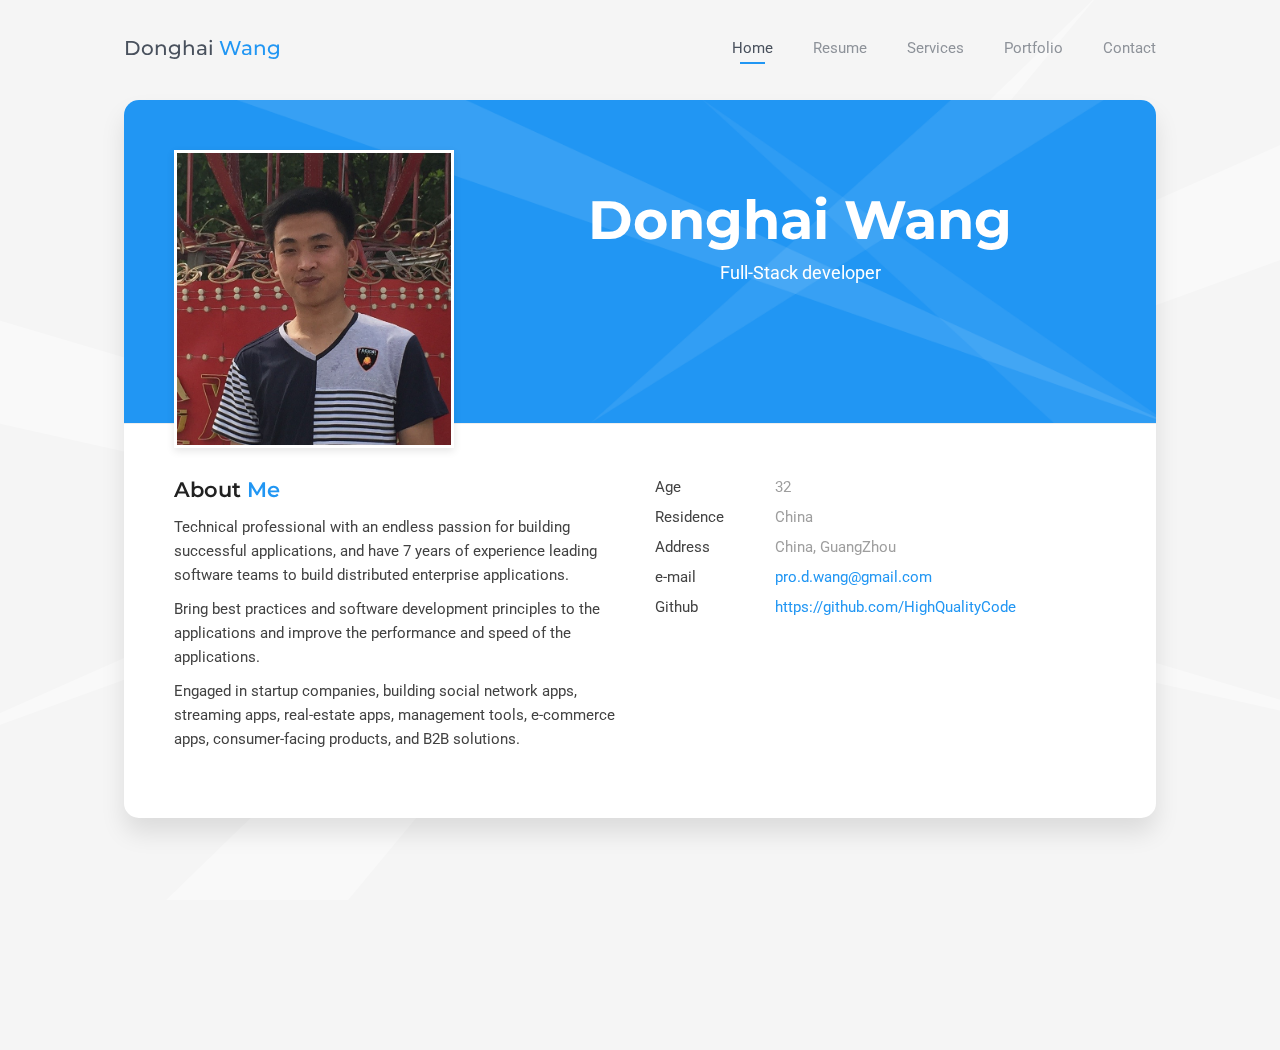
==== commit 9164f684: "feat: email" ====
--- a/index.html
+++ b/index.html
@@ -142,7 +142,7 @@
                         <li><span class="title">Age</span><span class="value">32</span></li>
                         <li><span class="title">Residence</span><span class="value">China</span></li>
                         <li><span class="title">Address</span><span class="value">China, GuangZhou</span></li>
-                        <li><span class="title">e-mail</span><span class="value"><a href="mailto:donghaiprince@outlook.com">donghaiprince@outlook.com</a></span></li>
+                        <li><span class="title">e-mail</span><span class="value"><a href="mailto:pro.d.wang@gmail.com">pro.d.wang@gmail.com</a></span></li>
                         <li><span class="title">Github</span><span class="value available"><a href="https://github.com/HighQualityCode">https://github.com/HighQualityCode</a></span></li>
                       </ul>
                     </div>
@@ -755,7 +755,7 @@
                           <i class="fa fa-envelope"></i>
                         </div>
                         <div class="ci-text">
-                          <h5><a href="mailto:donghaiprince@outlook.com">donghaiprince@outlook.com</a></h5>
+                          <h5><a href="mailto:pro.d.wang@gmail.com">pro.d.wang@gmail.com</a></h5>
                         </div>
                       </div>
                       <div class="contact-info-block">
